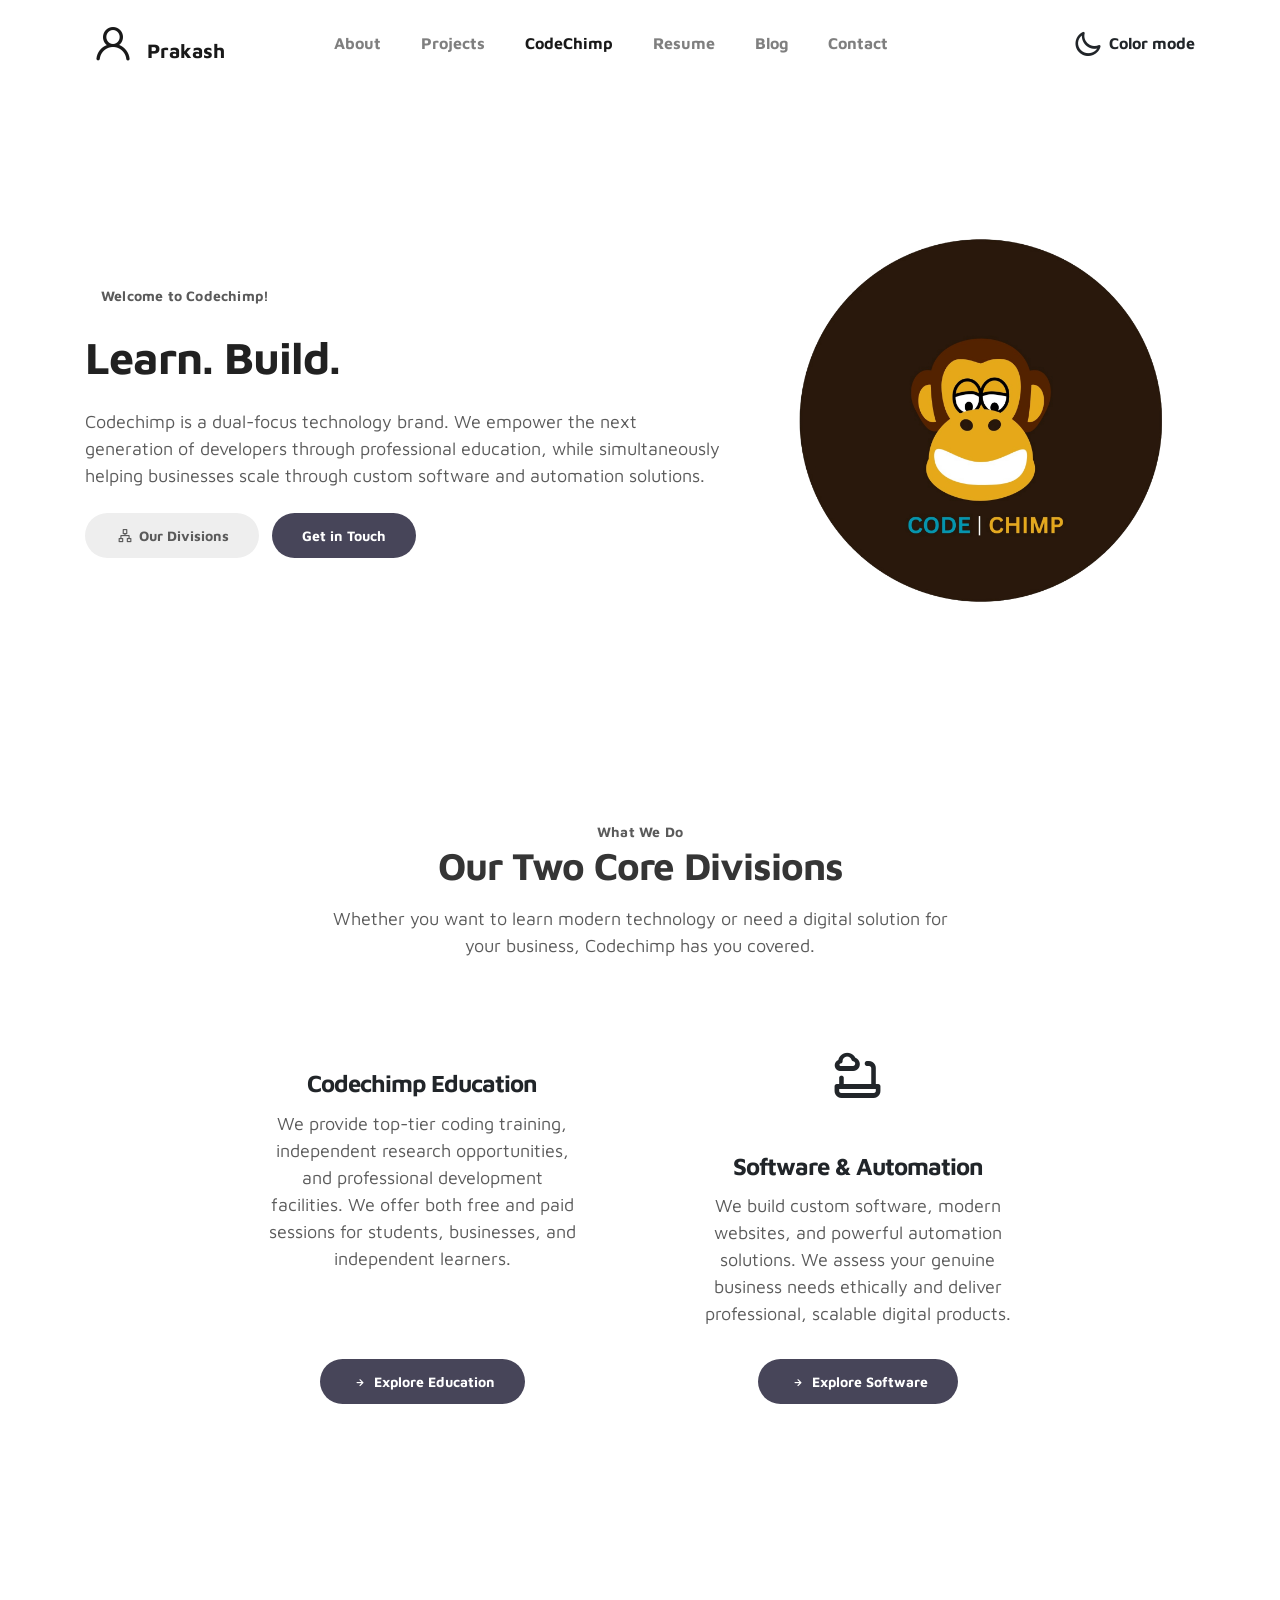
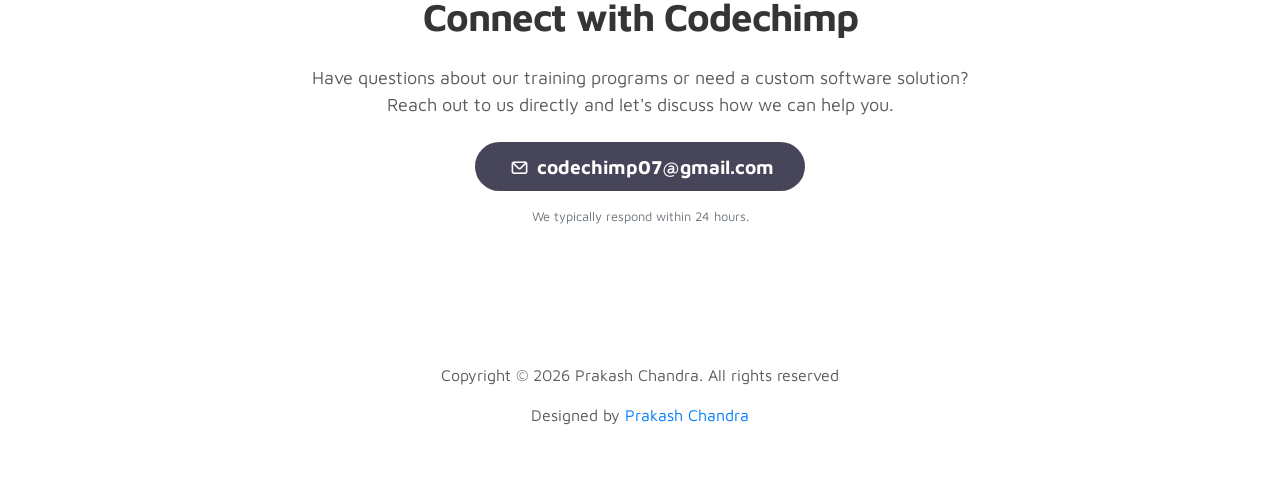
==== codechimp.html @ 6192094c "added new business details" ====
<!doctype html>
<html lang="en">
  <head>
    <meta charset="utf-8">
    <meta name="viewport" content="width=device-width, initial-scale=1, shrink-to-fit=no">
    <meta name="description" content="Codechimp - Empowering students through education and transforming businesses through software development and automation.">
    <meta name="author" content="Prakash Chandra">

    <title>Codechimp | Prakash</title>

    <link rel="stylesheet" href="css/bootstrap.min.css">
    <link rel="stylesheet" href="css/unicons.css">
    <link rel="stylesheet" href="css/owl.carousel.min.css">
    <link rel="stylesheet" href="css/owl.theme.default.min.css">
    <link rel="stylesheet" href="css/styles.css">
    <link rel="stylesheet" href="css/tooplate-style.css">
  </head>
  <body>

    <!-- MENU -->
    <nav class="navbar navbar-expand-sm navbar-light">
        <div class="container">
            <a class="navbar-brand" href="index.html"><i class='uil uil-user'></i> Prakash</a>

            <button class="navbar-toggler" type="button" data-toggle="collapse" data-target="#navbarNav" aria-controls="navbarNav" aria-expanded="false"
                aria-label="Toggle navigation">
                <span class="navbar-toggler-icon"></span>
                <span class="navbar-toggler-icon"></span>
                <span class="navbar-toggler-icon"></span>
            </button>

            <div class="collapse navbar-collapse" id="navbarNav">
                <ul class="navbar-nav mx-auto">
                    <li class="nav-item">
                        <a href="index.html#about" class="nav-link"><span data-hover="About">About</span></a>
                    </li>
                    <li class="nav-item">
                        <a href="index.html#project" class="nav-link"><span data-hover="Projects">Projects</span></a>
                    </li>
                    <li class="nav-item">
                        <a href="codechimp.html" class="nav-link active"><span data-hover="CodeChimp">CodeChimp</span></a>
                    </li>
                    <li class="nav-item">
                        <a href="index.html#resume" class="nav-link"><span data-hover="Resume">Resume</span></a>
                    </li>
                    <li class="nav-item">
                      <a href="index.html#blog" class="nav-link"><span data-hover="Blog">Blog</span></a>
                    </li>
                    <li class="nav-item">
                        <a href="index.html#contact" class="nav-link"><span data-hover="Contact">Contact</span></a>
                    </li>
                </ul>

                <ul class="navbar-nav ml-lg-auto">
                    <div class="ml-lg-4">
                      <div class="color-mode d-lg-flex justify-content-center align-items-center">
                        <i class="color-mode-icon"></i>
                        Color mode
                      </div>
                    </div>
                </ul>
            </div>
        </div>
    </nav>

    <!-- CODECHIMP HERO -->
    <section class="about full-screen d-lg-flex justify-content-center align-items-center" id="codechimp-hero">
        <div class="container">
            <div class="row">
                <div class="col-lg-7 col-md-12 col-12 d-flex align-items-center">
                    <div class="about-text">
                        <small class="small-text">Welcome to <span class="mobile-block">Codechimp!</span></small>
                        <h1 class="animated animated-text">
                            <span class="mr-2">Learn. Build.</span>
                                <div class="animated-info">
                                    <span class="animated-item">Innovate.</span>
                                    <span class="animated-item">Automate.</span>
                                    <span class="animated-item">Grow.</span>
                                </div>
                        </h1>

                        <p>Codechimp is a dual-focus technology brand. We empower the next generation of developers through professional education, while simultaneously helping businesses scale through custom software and automation solutions.</p>
                        
                        <div class="custom-btn-group mt-4">
                          <a href="#divisions" class="btn mr-lg-2 custom-btn"><i class='uil uil-sitemap'></i> Our Divisions</a>
                          <a href="#contact-codechimp" class="btn custom-btn custom-btn-bg custom-btn-link">Get in Touch</a>
                        </div>
                    </div>
                </div>

                <div class="col-lg-5 col-md-12 col-12">
                    <div class="about-image svg">
                        <img src="images/project/codechimp_logo.png" class="img-fluid" alt="Codechimp Logo">
                    </div>
                </div>
            </div>
        </div>
    </section>

    <!-- DIVISIONS / SERVICES HUB -->
    <section class="project py-5 d-flex justify-content-center align-items-center" id="divisions">
        <div class="container">
            <div class="row justify-content-center">
                <div class="col-lg-11 text-center mx-auto col-12">
                    <div class="col-lg-8 mx-auto mb-5">
                        <small class="small-text">What We Do</small>
                        <h2>Our Two Core Divisions</h2>
                        <p class="mt-3">Whether you want to learn modern technology or need a digital solution for your business, Codechimp has you covered.</p>
                    </div>

                    <div class="row justify-content-center">
                        
                        <!-- Division 1: Education -->
                        <div class="col-12 col-md-6 col-lg-5 mb-4 d-flex justify-content-center">
                            <div class="card glow-card h-100 text-center p-4">
                                <div class="mb-3">
                                    <i class="uil uil-graduation-cap" style="font-size: 55px;"></i>
                                </div>
                                <div class="card-body d-flex flex-column align-items-center">
                                    <h4 class="card-title">Codechimp Education</h4>
                                    <p class="card-text">
                                        We provide top-tier coding training, independent research opportunities, and professional development facilities. We offer both free and paid sessions for students, businesses, and independent learners.
                                    </p>
                                    <div class="mt-auto pt-3">
                                        <a href="education.html" class="btn custom-btn custom-btn-bg custom-btn-link">
                                            <i class='uil uil-arrow-right'></i> Explore Education
                                        </a>
                                    </div>
                                </div>
                            </div>
                        </div>

                        <!-- Division 2: Software & Automation -->
                        <div class="col-12 col-md-6 col-lg-5 mb-4 d-flex justify-content-center">
                            <div class="card glow-card h-100 text-center p-4">
                                <div class="mb-3">
                                    <i class="uil uil-laptop-cloud" style="font-size: 55px;"></i>
                                </div>
                                <div class="card-body d-flex flex-column align-items-center">
                                    <h4 class="card-title">Software & Automation</h4>
                                    <p class="card-text">
                                        We build custom software, modern websites, and powerful automation solutions. We assess your genuine business needs ethically and deliver professional, scalable digital products.
                                    </p>
                                    <div class="mt-auto pt-3">
                                        <a href="codechimpsoftware.html" class="btn custom-btn custom-btn-bg custom-btn-link">
                                            <i class='uil uil-arrow-right'></i> Explore Software
                                        </a>
                                    </div>
                                </div>
                            </div>
                        </div>

                    </div>
                </div>
            </div>
        </div>
    </section>

    <!-- CODECHIMP CONTACT -->
    <section class="contact py-5" id="contact-codechimp">
      <div class="container">
        <div class="row justify-content-center">
          <div class="col-lg-8 col-12 text-center">
            <div class="contact-form p-4">
              <h2 class="mb-4">Connect with Codechimp</h2>
              <p class="mb-4">Have questions about our training programs or need a custom software solution? Reach out to us directly and let's discuss how we can help you.</p>
              
              <div class="d-flex flex-column align-items-center">
                <a href="mailto:codechimp07@gmail.com" class="btn custom-btn custom-btn-bg custom-btn-link mb-3" style="font-size: 1.2rem; padding: 12px 30px;">
                  <i class='uil uil-envelope'></i> codechimp07@gmail.com
                </a>
                <p class="small text-muted">We typically respond within 24 hours.</p>
              </div>

            </div>
          </div>
        </div>
      </div>
    </section>

    <!-- FOOTER -->
     <footer class="footer py-5">
          <div class="container">
               <div class="row">
                    <div class="col-lg-12 col-12">                                
                        <p class="copyright-text text-center">Copyright &copy; 2026 Prakash Chandra. All rights reserved</p>
                        <p class="copyright-text text-center">Designed by <a rel="nofollow" href="https://www.prakashchandra.com.np">Prakash Chandra</a></p>
                    </div>
               </div>
          </div>
     </footer>

    <!-- SCRIPTS -->
    <script src="js/jquery-3.3.1.min.js"></script>
    <script src="js/popper.min.js"></script>
    <script src="js/bootstrap.min.js"></script>
    <script src="js/Headroom.js"></script>
    <script src="js/jQuery.headroom.js"></script>
    <script src="js/owl.carousel.min.js"></script>
    <script src="js/smoothscroll.js"></script>
    <script src="js/custom.js"></script>

  </body>
</html>
---- css/unicons.css ----
@font-face {
  font-family: 'unicons';
  src: url('../font/unicons.eot?42479262');
  src: url('../font/unicons.eot?42479262#iefix') format('embedded-opentype'),
       url('../font/unicons.woff2?42479262') format('woff2'),
       url('../font/unicons.woff?42479262') format('woff'),
       url('../font/unicons.ttf?42479262') format('truetype'),
       url('../font/unicons.svg?42479262#unicons') format('svg');
  font-weight: normal;
  font-style: normal;
}
/* Chrome hack: SVG is rendered more smooth in Windozze. 100% magic, uncomment if you need it. */
/* Note, that will break hinting! In other OS-es font will be not as sharp as it could be */
/*
@media screen and (-webkit-min-device-pixel-ratio:0) {
  @font-face {
    font-family: 'unicons';
    src: url('../font/unicons.svg?42479262#unicons') format('svg');
  }
}
*/
 
 [class^="uil-"]:before, [class*=" uil-"]:before {
  font-family: "unicons";
  font-style: normal;
  font-weight: normal;
  speak: none;
 
  display: inline-block;
  text-decoration: inherit;
  width: 1em;
  margin-right: .2em;
  text-align: center;
  /* opacity: .8; */
 
  /* For safety - reset parent styles, that can break glyph codes*/
  font-variant: normal;
  text-transform: none;
 
  /* fix buttons height, for twitter bootstrap */
  line-height: 1em;
 
  /* Animation center compensation - margins should be symmetric */
  /* remove if not needed */
  margin-left: .2em;
 
  /* you can be more comfortable with increased icons size */
  /* font-size: 120%; */
 
  /* Font smoothing. That was taken from TWBS */
  -webkit-font-smoothing: antialiased;
  -moz-osx-font-smoothing: grayscale;
 
  /* Uncomment for 3D effect */
  /* text-shadow: 1px 1px 1px rgba(127, 127, 127, 0.3); */
}
 
.uil-abacus:before { content: '\e800'; } /* '' */
.uil-accessible-icon-alt:before { content: '\e801'; } /* '' */
.uil-adjust-alt:before { content: '\e802'; } /* '' */
.uil-adjust-circle:before { content: '\e803'; } /* '' */
.uil-adjust-half:before { content: '\e804'; } /* '' */
.uil-adjust:before { content: '\e805'; } /* '' */
.uil-airplay:before { content: '\e806'; } /* '' */
.uil-align-alt:before { content: '\e807'; } /* '' */
.uil-align-center-alt:before { content: '\e808'; } /* '' */
.uil-align-center-h:before { content: '\e809'; } /* '' */
.uil-align-center-justify:before { content: '\e80a'; } /* '' */
.uil-align-center-v:before { content: '\e80b'; } /* '' */
.uil-align-center:before { content: '\e80c'; } /* '' */
.uil-align-justify:before { content: '\e80d'; } /* '' */
.uil-align-left-justify:before { content: '\e80e'; } /* '' */
.uil-align-left:before { content: '\e80f'; } /* '' */
.uil-align-letter-right:before { content: '\e810'; } /* '' */
.uil-align-right-justify:before { content: '\e811'; } /* '' */
.uil-align-right:before { content: '\e812'; } /* '' */
.uil-align:before { content: '\e813'; } /* '' */
.uil-ambulance:before { content: '\e814'; } /* '' */
.uil-analysis:before { content: '\e815'; } /* '' */
.uil-analytics:before { content: '\e816'; } /* '' */
.uil-anchor:before { content: '\e817'; } /* '' */
.uil-android-phone-slash:before { content: '\e818'; } /* '' */
.uil-angle-double-down:before { content: '\e819'; } /* '' */
.uil-angle-double-left:before { content: '\e81a'; } /* '' */
.uil-angle-double-right:before { content: '\e81b'; } /* '' */
.uil-angle-double-up:before { content: '\e81c'; } /* '' */
.uil-angle-down:before { content: '\e81d'; } /* '' */
.uil-angle-left:before { content: '\e81e'; } /* '' */
.uil-angle-right-b:before { content: '\e81f'; } /* '' */
.uil-angle-right:before { content: '\e820'; } /* '' */
.uil-angle-up:before { content: '\e821'; } /* '' */
.uil-annoyed-alt:before { content: '\e822'; } /* '' */
.uil-annoyed:before { content: '\e823'; } /* '' */
.uil-apps:before { content: '\e824'; } /* '' */
.uil-archive-alt:before { content: '\e825'; } /* '' */
.uil-archive:before { content: '\e826'; } /* '' */
.uil-arrow-break:before { content: '\e827'; } /* '' */
.uil-arrow-circle-down:before { content: '\e828'; } /* '' */
.uil-arrow-circle-left:before { content: '\e829'; } /* '' */
.uil-arrow-circle-right:before { content: '\e82a'; } /* '' */
.uil-arrow-circle-up:before { content: '\e82b'; } /* '' */
.uil-arrow-compress-h:before { content: '\e82c'; } /* '' */
.uil-arrow-down-left:before { content: '\e82d'; } /* '' */
.uil-arrow-down-right:before { content: '\e82e'; } /* '' */
.uil-arrow-down:before { content: '\e82f'; } /* '' */
.uil-arrow-from-right:before { content: '\e830'; } /* '' */
.uil-arrow-from-top:before { content: '\e831'; } /* '' */
.uil-arrow-growth:before { content: '\e832'; } /* '' */
.uil-arrow-left:before { content: '\e833'; } /* '' */
.uil-arrow-random:before { content: '\e834'; } /* '' */
.uil-arrow-resize-diagonal:before { content: '\e835'; } /* '' */
.uil-arrow-right:before { content: '\e836'; } /* '' */
.uil-arrow-to-bottom:before { content: '\e837'; } /* '' */
.uil-arrow-to-right:before { content: '\e838'; } /* '' */
.uil-arrow-up-left:before { content: '\e839'; } /* '' */
.uil-arrow-up-right:before { content: '\e83a'; } /* '' */
.uil-arrow-up:before { content: '\e83b'; } /* '' */
.uil-arrows-h-alt:before { content: '\e83c'; } /* '' */
.uil-arrows-h:before { content: '\e83d'; } /* '' */
.uil-arrows-left-down:before { content: '\e83e'; } /* '' */
.uil-arrows-maximize:before { content: '\e83f'; } /* '' */
.uil-arrows-merge:before { content: '\e840'; } /* '' */
.uil-arrows-resize-h:before { content: '\e841'; } /* '' */
.uil-arrows-resize-v:before { content: '\e842'; } /* '' */
.uil-arrows-resize:before { content: '\e843'; } /* '' */
.uil-arrows-right-down:before { content: '\e844'; } /* '' */
.uil-arrows-shrink-h:before { content: '\e845'; } /* '' */
.uil-arrows-shrink-v:before { content: '\e846'; } /* '' */
.uil-arrows-up-right:before { content: '\e847'; } /* '' */
.uil-arrows-v-alt:before { content: '\e848'; } /* '' */
.uil-arrows-v:before { content: '\e849'; } /* '' */
.uil-at:before { content: '\e84a'; } /* '' */
.uil-atm-card:before { content: '\e84b'; } /* '' */
.uil-atom:before { content: '\e84c'; } /* '' */
.uil-auto-flash:before { content: '\e84d'; } /* '' */
.uil-award-alt:before { content: '\e84e'; } /* '' */
.uil-award:before { content: '\e84f'; } /* '' */
.uil-baby-carriage:before { content: '\e850'; } /* '' */
.uil-backpack:before { content: '\e851'; } /* '' */
.uil-backspace:before { content: '\e852'; } /* '' */
.uil-backward:before { content: '\e853'; } /* '' */
.uil-bag-alt:before { content: '\e854'; } /* '' */
.uil-bag-slash:before { content: '\e855'; } /* '' */
.uil-bag:before { content: '\e856'; } /* '' */
.uil-ball:before { content: '\e857'; } /* '' */
.uil-ban:before { content: '\e858'; } /* '' */
.uil-bars:before { content: '\e859'; } /* '' */
.uil-basketball-hoop:before { content: '\e85a'; } /* '' */
.uil-basketball:before { content: '\e85b'; } /* '' */
.uil-battery-bolt:before { content: '\e85c'; } /* '' */
.uil-battery-empty:before { content: '\e85d'; } /* '' */
.uil-bed-double:before { content: '\e85e'; } /* '' */
.uil-bed:before { content: '\e85f'; } /* '' */
.uil-bell-school:before { content: '\e860'; } /* '' */
.uil-bell-slash:before { content: '\e861'; } /* '' */
.uil-bill:before { content: '\e862'; } /* '' */
.uil-bitcoin-circle:before { content: '\e863'; } /* '' */
.uil-bitcoin:before { content: '\e864'; } /* '' */
.uil-bluetooth-b:before { content: '\e865'; } /* '' */
.uil-bolt-alt:before { content: '\e866'; } /* '' */
.uil-bolt-slash:before { content: '\e867'; } /* '' */
.uil-bolt:before { content: '\e868'; } /* '' */
.uil-book-alt:before { content: '\e869'; } /* '' */
.uil-book-medical:before { content: '\e86a'; } /* '' */
.uil-book-open:before { content: '\e86b'; } /* '' */
.uil-book-reader:before { content: '\e86c'; } /* '' */
.uil-book:before { content: '\e86d'; } /* '' */
.uil-bookmark-full:before { content: '\e86e'; } /* '' */
.uil-bookmark:before { content: '\e86f'; } /* '' */
.uil-books:before { content: '\e870'; } /* '' */
.uil-boombox:before { content: '\e871'; } /* '' */
.uil-border-alt:before { content: '\e872'; } /* '' */
.uil-border-bottom:before { content: '\e873'; } /* '' */
.uil-border-clear:before { content: '\e874'; } /* '' */
.uil-border-horizontal:before { content: '\e875'; } /* '' */
.uil-border-inner:before { content: '\e876'; } /* '' */
.uil-border-left:before { content: '\e877'; } /* '' */
.uil-border-out:before { content: '\e878'; } /* '' */
.uil-border-right:before { content: '\e879'; } /* '' */
.uil-border-top:before { content: '\e87a'; } /* '' */
.uil-border-vertical:before { content: '\e87b'; } /* '' */
.uil-box:before { content: '\e87c'; } /* '' */
.uil-briefcase-alt:before { content: '\e87d'; } /* '' */
.uil-briefcase:before { content: '\e87e'; } /* '' */
.uil-bright:before { content: '\e87f'; } /* '' */
.uil-brightness-empty:before { content: '\e880'; } /* '' */
.uil-brightness-half:before { content: '\e881'; } /* '' */
.uil-brightness-low:before { content: '\e882'; } /* '' */
.uil-brightness-minus:before { content: '\e883'; } /* '' */
.uil-brightness-plus:before { content: '\e884'; } /* '' */
.uil-brightness:before { content: '\e885'; } /* '' */
.uil-bring-bottom:before { content: '\e886'; } /* '' */
.uil-bring-front:before { content: '\e887'; } /* '' */
.uil-brush-alt:before { content: '\e888'; } /* '' */
.uil-bug:before { content: '\e889'; } /* '' */
.uil-building:before { content: '\e88a'; } /* '' */
.uil-bullseye:before { content: '\e88b'; } /* '' */
.uil-bus-alt:before { content: '\e88c'; } /* '' */
.uil-bus-school:before { content: '\e88d'; } /* '' */
.uil-bus:before { content: '\e88e'; } /* '' */
.uil-calcualtor:before { content: '\e88f'; } /* '' */
.uil-calculator-alt:before { content: '\e890'; } /* '' */
.uil-calendar-alt:before { content: '\e891'; } /* '' */
.uil-calendar-slash:before { content: '\e892'; } /* '' */
.uil-calender:before { content: '\e893'; } /* '' */
.uil-calling:before { content: '\e894'; } /* '' */
.uil-camera-plus:before { content: '\e895'; } /* '' */
.uil-camera-slash:before { content: '\e896'; } /* '' */
.uil-camera:before { content: '\e897'; } /* '' */
.uil-cancel:before { content: '\e898'; } /* '' */
.uil-capsule:before { content: '\e899'; } /* '' */
.uil-capture:before { content: '\e89a'; } /* '' */
.uil-car-sideview:before { content: '\e89b'; } /* '' */
.uil-car-slash:before { content: '\e89c'; } /* '' */
.uil-car-wash:before { content: '\e89d'; } /* '' */
.uil-car:before { content: '\e89e'; } /* '' */
.uil-card-atm:before { content: '\e89f'; } /* '' */
.uil-caret-right:before { content: '\e8a0'; } /* '' */
.uil-cart:before { content: '\e8a1'; } /* '' */
.uil-cell:before { content: '\e8a2'; } /* '' */
.uil-celsius:before { content: '\e8a3'; } /* '' */
.uil-chart-bar-alt:before { content: '\e8a4'; } /* '' */
.uil-chart-bar:before { content: '\e8a5'; } /* '' */
.uil-chart-down:before { content: '\e8a6'; } /* '' */
.uil-chart-growth-alt:before { content: '\e8a7'; } /* '' */
.uil-chart-growth:before { content: '\e8a8'; } /* '' */
.uil-chart-line:before { content: '\e8a9'; } /* '' */
.uil-chart-pie-alt:before { content: '\e8aa'; } /* '' */
.uil-chart-pie:before { content: '\e8ab'; } /* '' */
.uil-chart:before { content: '\e8ac'; } /* '' */
.uil-chat-bubble-user:before { content: '\e8ad'; } /* '' */
.uil-chat-info:before { content: '\e8ae'; } /* '' */
.uil-chat:before { content: '\e8af'; } /* '' */
.uil-check-circle:before { content: '\e8b0'; } /* '' */
.uil-check-square:before { content: '\e8b1'; } /* '' */
.uil-check:before { content: '\e8b2'; } /* '' */
.uil-circle-layer:before { content: '\e8b3'; } /* '' */
.uil-circle:before { content: '\e8b4'; } /* '' */
.uil-circuit:before { content: '\e8b5'; } /* '' */
.uil-clapper-board:before { content: '\e8b6'; } /* '' */
.uil-clipboard-alt:before { content: '\e8b7'; } /* '' */
.uil-clipboard-blank:before { content: '\e8b8'; } /* '' */
.uil-clipboard-notes:before { content: '\e8b9'; } /* '' */
.uil-clipboard:before { content: '\e8ba'; } /* '' */
.uil-clock-eight:before { content: '\e8bb'; } /* '' */
.uil-clock-five:before { content: '\e8bc'; } /* '' */
.uil-clock-nine:before { content: '\e8bd'; } /* '' */
.uil-clock-seven:before { content: '\e8be'; } /* '' */
.uil-clock-ten:before { content: '\e8bf'; } /* '' */
.uil-clock-three:before { content: '\e8c0'; } /* '' */
.uil-clock-two:before { content: '\e8c1'; } /* '' */
.uil-clock:before { content: '\e8c2'; } /* '' */
.uil-closed-captioning:before { content: '\e8c3'; } /* '' */
.uil-cloud-block:before { content: '\e8c4'; } /* '' */
.uil-cloud-bookmark:before { content: '\e8c5'; } /* '' */
.uil-cloud-check:before { content: '\e8c6'; } /* '' */
.uil-cloud-computing:before { content: '\e8c7'; } /* '' */
.uil-cloud-data-connection:before { content: '\e8c8'; } /* '' */
.uil-cloud-database-tree:before { content: '\e8c9'; } /* '' */
.uil-cloud-download:before { content: '\e8ca'; } /* '' */
.uil-cloud-drizzle:before { content: '\e8cb'; } /* '' */
.uil-cloud-exclamation:before { content: '\e8cc'; } /* '' */
.uil-cloud-hail:before { content: '\e8cd'; } /* '' */
.uil-cloud-heart:before { content: '\e8ce'; } /* '' */
.uil-cloud-info:before { content: '\e8cf'; } /* '' */
.uil-cloud-lock:before { content: '\e8d0'; } /* '' */
.uil-cloud-meatball:before { content: '\e8d1'; } /* '' */
.uil-cloud-moon-hail:before { content: '\e8d2'; } /* '' */
.uil-cloud-moon-meatball:before { content: '\e8d3'; } /* '' */
.uil-cloud-moon-rain:before { content: '\e8d4'; } /* '' */
.uil-cloud-moon-showers:before { content: '\e8d5'; } /* '' */
.uil-cloud-moon:before { content: '\e8d6'; } /* '' */
.uil-cloud-question:before { content: '\e8d7'; } /* '' */
.uil-cloud-rain-sun:before { content: '\e8d8'; } /* '' */
.uil-cloud-rain:before { content: '\e8d9'; } /* '' */
.uil-cloud-redo:before { content: '\e8da'; } /* '' */
.uil-cloud-set:before { content: '\e8db'; } /* '' */
.uil-cloud-share:before { content: '\e8dc'; } /* '' */
.uil-cloud-shield:before { content: '\e8dd'; } /* '' */
.uil-cloud-showers-alt:before { content: '\e8de'; } /* '' */
.uil-cloud-showers-heavy:before { content: '\e8df'; } /* '' */
.uil-cloud-showers:before { content: '\e8e0'; } /* '' */
.uil-cloud-slash:before { content: '\e8e1'; } /* '' */
.uil-cloud-sun-hail:before { content: '\e8e2'; } /* '' */
.uil-cloud-sun-meatball:before { content: '\e8e3'; } /* '' */
.uil-cloud-sun-rain-alt:before { content: '\e8e4'; } /* '' */
.uil-cloud-sun-rain:before { content: '\e8e5'; } /* '' */
.uil-cloud-sun-tear:before { content: '\e8e6'; } /* '' */
.uil-cloud-sun:before { content: '\e8e7'; } /* '' */
.uil-cloud-times:before { content: '\e8e8'; } /* '' */
.uil-cloud-unlock:before { content: '\e8e9'; } /* '' */
.uil-cloud-upload:before { content: '\e8ea'; } /* '' */
.uil-cloud-wifi:before { content: '\e8eb'; } /* '' */
.uil-cloud-wind:before { content: '\e8ec'; } /* '' */
.uil-cloud:before { content: '\e8ed'; } /* '' */
.uil-clouds:before { content: '\e8ee'; } /* '' */
.uil-club:before { content: '\e8ef'; } /* '' */
.uil-code:before { content: '\e8f0'; } /* '' */
.uil-coffee:before { content: '\e8f1'; } /* '' */
.uil-cog:before { content: '\e8f2'; } /* '' */
.uil-coins:before { content: '\e8f3'; } /* '' */
.uil-columns:before { content: '\e8f4'; } /* '' */
.uil-comment-alt-block:before { content: '\e8f5'; } /* '' */
.uil-comment-alt-chart-lines:before { content: '\e8f6'; } /* '' */
.uil-comment-alt-check:before { content: '\e8f7'; } /* '' */
.uil-comment-alt-dots:before { content: '\e8f8'; } /* '' */
.uil-comment-alt-download:before { content: '\e8f9'; } /* '' */
.uil-comment-alt-edit:before { content: '\e8fa'; } /* '' */
.uil-comment-alt-exclamation:before { content: '\e8fb'; } /* '' */
.uil-comment-alt-heart:before { content: '\e8fc'; } /* '' */
.uil-comment-alt-image:before { content: '\e8fd'; } /* '' */
.uil-comment-alt-info:before { content: '\e8fe'; } /* '' */
.uil-comment-alt-lines:before { content: '\e8ff'; } /* '' */
.uil-comment-alt-lock:before { content: '\e900'; } /* '' */
.uil-comment-alt-medical:before { content: '\e901'; } /* '' */
.uil-comment-alt-message:before { content: '\e902'; } /* '' */
.uil-comment-alt-notes:before { content: '\e903'; } /* '' */
.uil-comment-alt-plus:before { content: '\e904'; } /* '' */
.uil-comment-alt-question:before { content: '\e905'; } /* '' */
.uil-comment-alt-redo:before { content: '\e906'; } /* '' */
.uil-comment-alt-search:before { content: '\e907'; } /* '' */
.uil-comment-alt-share:before { content: '\e908'; } /* '' */
.uil-comment-alt-shield:before { content: '\e909'; } /* '' */
.uil-comment-alt-upload:before { content: '\e90a'; } /* '' */
.uil-comment-alt-verify:before { content: '\e90b'; } /* '' */
.uil-comment-alt:before { content: '\e90c'; } /* '' */
.uil-comment-block:before { content: '\e90d'; } /* '' */
.uil-comment-chart-line:before { content: '\e90e'; } /* '' */
.uil-comment-check:before { content: '\e90f'; } /* '' */
.uil-comment-dots:before { content: '\e910'; } /* '' */
.uil-comment-download:before { content: '\e911'; } /* '' */
.uil-comment-edit:before { content: '\e912'; } /* '' */
.uil-comment-exclamation:before { content: '\e913'; } /* '' */
.uil-comment-heart:before { content: '\e914'; } /* '' */
.uil-comment-image:before { content: '\e915'; } /* '' */
.uil-comment-info-alt:before { content: '\e916'; } /* '' */
.uil-comment-info:before { content: '\e917'; } /* '' */
.uil-comment-lines:before { content: '\e918'; } /* '' */
.uil-comment-lock:before { content: '\e919'; } /* '' */
.uil-comment-medical:before { content: '\e91a'; } /* '' */
.uil-comment-message:before { content: '\e91b'; } /* '' */
.uil-comment-notes:before { content: '\e91c'; } /* '' */
.uil-comment-plus:before { content: '\e91d'; } /* '' */
.uil-comment-question:before { content: '\e91e'; } /* '' */
.uil-comment-redo:before { content: '\e91f'; } /* '' */
.uil-comment-search:before { content: '\e920'; } /* '' */
.uil-comment-share:before { content: '\e921'; } /* '' */
.uil-comment-shield:before { content: '\e922'; } /* '' */
.uil-comment-slash:before { content: '\e923'; } /* '' */
.uil-comment-upload:before { content: '\e924'; } /* '' */
.uil-comment-verify:before { content: '\e925'; } /* '' */
.uil-comment:before { content: '\e926'; } /* '' */
.uil-comments-alt:before { content: '\e927'; } /* '' */
.uil-comments:before { content: '\e928'; } /* '' */
.uil-commnet-alt-slash:before { content: '\e929'; } /* '' */
.uil-compact-disc:before { content: '\e92a'; } /* '' */
.uil-compass:before { content: '\e92b'; } /* '' */
.uil-compress-alt-left:before { content: '\e92c'; } /* '' */
.uil-compress-alt:before { content: '\e92d'; } /* '' */
.uil-compress-arrows:before { content: '\e92e'; } /* '' */
.uil-compress-lines:before { content: '\e92f'; } /* '' */
.uil-compress-point:before { content: '\e930'; } /* '' */
.uil-compress-v:before { content: '\e931'; } /* '' */
.uil-compress:before { content: '\e932'; } /* '' */
.uil-computer-mouse:before { content: '\e933'; } /* '' */
.uil-confused:before { content: '\e934'; } /* '' */
.uil-constructor:before { content: '\e935'; } /* '' */
.uil-copy-alt:before { content: '\e936'; } /* '' */
.uil-copy-landscape:before { content: '\e937'; } /* '' */
.uil-copy:before { content: '\e938'; } /* '' */
.uil-copyright:before { content: '\e939'; } /* '' */
.uil-corner-down-left:before { content: '\e93a'; } /* '' */
.uil-corner-down-right-alt:before { content: '\e93b'; } /* '' */
.uil-corner-down-right:before { content: '\e93c'; } /* '' */
.uil-corner-left-down:before { content: '\e93d'; } /* '' */
.uil-corner-right-down:before { content: '\e93e'; } /* '' */
.uil-corner-up-left-alt:before { content: '\e93f'; } /* '' */
.uil-corner-up-left:before { content: '\e940'; } /* '' */
.uil-corner-up-right-alt:before { content: '\e941'; } /* '' */
.uil-corner-up-right:before { content: '\e942'; } /* '' */
.uil-creative-commons-pd-alt:before { content: '\e943'; } /* '' */
.uil-creative-commons-pd:before { content: '\e944'; } /* '' */
.uil-crockery:before { content: '\e945'; } /* '' */
.uil-crop-alt-rotate-left:before { content: '\e946'; } /* '' */
.uil-crop-alt-rotate-right:before { content: '\e947'; } /* '' */
.uil-crop-alt:before { content: '\e948'; } /* '' */
.uil-crosshair-alt:before { content: '\e949'; } /* '' */
.uil-crosshair:before { content: '\e94a'; } /* '' */
.uil-crosshairs:before { content: '\e94b'; } /* '' */
.uil-cube:before { content: '\e94c'; } /* '' */
.uil-data-sharing:before { content: '\e94d'; } /* '' */
.uil-database-alt:before { content: '\e94e'; } /* '' */
.uil-database:before { content: '\e94f'; } /* '' */
.uil-desert:before { content: '\e950'; } /* '' */
.uil-desktop-alt-slash:before { content: '\e951'; } /* '' */
.uil-desktop-alt:before { content: '\e952'; } /* '' */
.uil-desktop-cloud-alt:before { content: '\e953'; } /* '' */
.uil-desktop-slash:before { content: '\e954'; } /* '' */
.uil-desktop:before { content: '\e955'; } /* '' */
.uil-dialpad-alt:before { content: '\e956'; } /* '' */
.uil-dialpad:before { content: '\e957'; } /* '' */
.uil-diamond:before { content: '\e958'; } /* '' */
.uil-diary-alt:before { content: '\e959'; } /* '' */
.uil-diary:before { content: '\e95a'; } /* '' */
.uil-dice-five:before { content: '\e95b'; } /* '' */
.uil-dice-four:before { content: '\e95c'; } /* '' */
.uil-dice-one:before { content: '\e95d'; } /* '' */
.uil-dice-six:before { content: '\e95e'; } /* '' */
.uil-dice-three:before { content: '\e95f'; } /* '' */
.uil-dice-two:before { content: '\e960'; } /* '' */
.uil-direction:before { content: '\e961'; } /* '' */
.uil-directions:before { content: '\e962'; } /* '' */
.uil-dizzy-meh:before { content: '\e963'; } /* '' */
.uil-dna:before { content: '\e964'; } /* '' */
.uil-document-layout-center:before { content: '\e965'; } /* '' */
.uil-document-layout-left:before { content: '\e966'; } /* '' */
.uil-document-layout-right:before { content: '\e967'; } /* '' */
.uil-document:before { content: '\e968'; } /* '' */
.uil-dollar-alt:before { content: '\e969'; } /* '' */
.uil-dollar-sign-alt:before { content: '\e96a'; } /* '' */
.uil-dollar-sign:before { content: '\e96b'; } /* '' */
.uil-down-arrow:before { content: '\e96c'; } /* '' */
.uil-download-alt:before { content: '\e96d'; } /* '' */
.uil-dribbble:before { content: '\e96e'; } /* '' */
.uil-drill:before { content: '\e96f'; } /* '' */
.uil-dropbox:before { content: '\e970'; } /* '' */
.uil-dumbbell:before { content: '\e971'; } /* '' */
.uil-edit-alt:before { content: '\e972'; } /* '' */
.uil-edit:before { content: '\e973'; } /* '' */
.uil-ellipsis-h:before { content: '\e974'; } /* '' */
.uil-ellipsis-v:before { content: '\e975'; } /* '' */
.uil-emoji:before { content: '\e976'; } /* '' */
.uil-enter:before { content: '\e977'; } /* '' */
.uil-entry:before { content: '\e978'; } /* '' */
.uil-envelope-add:before { content: '\e979'; } /* '' */
.uil-envelope-alt:before { content: '\e97a'; } /* '' */
.uil-envelope-block:before { content: '\e97b'; } /* '' */
.uil-envelope-bookmark:before { content: '\e97c'; } /* '' */
.uil-envelope-check:before { content: '\e97d'; } /* '' */
.uil-envelope-download-alt:before { content: '\e97e'; } /* '' */
.uil-envelope-download:before { content: '\e97f'; } /* '' */
.uil-envelope-edit:before { content: '\e980'; } /* '' */
.uil-envelope-exclamation:before { content: '\e981'; } /* '' */
.uil-envelope-heart:before { content: '\e982'; } /* '' */
.uil-envelope-info:before { content: '\e983'; } /* '' */
.uil-envelope-lock:before { content: '\e984'; } /* '' */
.uil-envelope-minus:before { content: '\e985'; } /* '' */
.uil-envelope-open:before { content: '\e986'; } /* '' */
.uil-envelope-question:before { content: '\e987'; } /* '' */
.uil-envelope-receive:before { content: '\e988'; } /* '' */
.uil-envelope-redo:before { content: '\e989'; } /* '' */
.uil-envelope-search:before { content: '\e98a'; } /* '' */
.uil-envelope-send:before { content: '\e98b'; } /* '' */
.uil-envelope-share:before { content: '\e98c'; } /* '' */
.uil-envelope-shield:before { content: '\e98d'; } /* '' */
.uil-envelope-star:before { content: '\e98e'; } /* '' */
.uil-envelope-times:before { content: '\e98f'; } /* '' */
.uil-envelope-upload-alt:before { content: '\e990'; } /* '' */
.uil-envelope-upload:before { content: '\e991'; } /* '' */
.uil-envelope:before { content: '\e992'; } /* '' */
.uil-envelopes:before { content: '\e993'; } /* '' */
.uil-equal-circle:before { content: '\e994'; } /* '' */
.uil-euro-circle:before { content: '\e995'; } /* '' */
.uil-euro:before { content: '\e996'; } /* '' */
.uil-exchange-alt:before { content: '\e997'; } /* '' */
.uil-exchange:before { content: '\e998'; } /* '' */
.uil-exclamation-circle:before { content: '\e999'; } /* '' */
.uil-exclamation-octagon:before { content: '\e99a'; } /* '' */
.uil-exclamation-triangle:before { content: '\e99b'; } /* '' */
.uil-exclude:before { content: '\e99c'; } /* '' */
.uil-exit:before { content: '\e99d'; } /* '' */
.uil-expand-alt:before { content: '\e99e'; } /* '' */
.uil-expand-arrows-alt:before { content: '\e99f'; } /* '' */
.uil-expand-arrows:before { content: '\e9a0'; } /* '' */
.uil-expand-from-corner:before { content: '\e9a1'; } /* '' */
.uil-expand-left:before { content: '\e9a2'; } /* '' */
.uil-export:before { content: '\e9a3'; } /* '' */
.uil-exposure-alt:before { content: '\e9a4'; } /* '' */
.uil-exposure-increase:before { content: '\e9a5'; } /* '' */
.uil-external-link-alt:before { content: '\e9a6'; } /* '' */
.uil-eye-slash:before { content: '\e9a7'; } /* '' */
.uil-eye:before { content: '\e9a8'; } /* '' */
.uil-facebook:before { content: '\e9a9'; } /* '' */
.uil-fahrenheit:before { content: '\e9aa'; } /* '' */
.uil-fast-mail-alt:before { content: '\e9ab'; } /* '' */
.uil-fast-mail:before { content: '\e9ac'; } /* '' */
.uil-favorite:before { content: '\e9ad'; } /* '' */
.uil-feedback:before { content: '\e9ae'; } /* '' */
.uil-file-alt:before { content: '\e9af'; } /* '' */
.uil-file-blank:before { content: '\e9b0'; } /* '' */
.uil-file-block-alt:before { content: '\e9b1'; } /* '' */
.uil-file-bookmark-alt:before { content: '\e9b2'; } /* '' */
.uil-file-check-alt:before { content: '\e9b3'; } /* '' */
.uil-file-check:before { content: '\e9b4'; } /* '' */
.uil-file-contract-dollar:before { content: '\e9b5'; } /* '' */
.uil-file-copy-alt:before { content: '\e9b6'; } /* '' */
.uil-file-download-alt:before { content: '\e9b7'; } /* '' */
.uil-file-download:before { content: '\e9b8'; } /* '' */
.uil-file-edit-alt:before { content: '\e9b9'; } /* '' */
.uil-file-exclamation-alt:before { content: '\e9ba'; } /* '' */
.uil-file-exclamation:before { content: '\e9bb'; } /* '' */
.uil-file-heart:before { content: '\e9bc'; } /* '' */
.uil-file-info-alt:before { content: '\e9bd'; } /* '' */
.uil-file-landscape-alt:before { content: '\e9be'; } /* '' */
.uil-file-landscape:before { content: '\e9bf'; } /* '' */
.uil-file-lanscape-slash:before { content: '\e9c0'; } /* '' */
.uil-file-lock-alt:before { content: '\e9c1'; } /* '' */
.uil-file-medical-alt:before { content: '\e9c2'; } /* '' */
.uil-file-medical:before { content: '\e9c3'; } /* '' */
.uil-file-minus-alt:before { content: '\e9c4'; } /* '' */
.uil-file-minus:before { content: '\e9c5'; } /* '' */
.uil-file-network:before { content: '\e9c6'; } /* '' */
.uil-file-plus-alt:before { content: '\e9c7'; } /* '' */
.uil-file-plus:before { content: '\e9c8'; } /* '' */
.uil-file-question-alt:before { content: '\e9c9'; } /* '' */
.uil-file-question:before { content: '\e9ca'; } /* '' */
.uil-file-redo-alt:before { content: '\e9cb'; } /* '' */
.uil-file-search-alt:before { content: '\e9cc'; } /* '' */
.uil-file-share-alt:before { content: '\e9cd'; } /* '' */
.uil-file-shield-alt:before { content: '\e9ce'; } /* '' */
.uil-file-slash:before { content: '\e9cf'; } /* '' */
.uil-file-times-alt:before { content: '\e9d0'; } /* '' */
.uil-file-times:before { content: '\e9d1'; } /* '' */
.uil-file-upload-alt:before { content: '\e9d2'; } /* '' */
.uil-file-upload:before { content: '\e9d3'; } /* '' */
.uil-file:before { content: '\e9d4'; } /* '' */
.uil-files-landscapes-alt:before { content: '\e9d5'; } /* '' */
.uil-files-landscapes:before { content: '\e9d6'; } /* '' */
.uil-film:before { content: '\e9d7'; } /* '' */
.uil-filter-slash:before { content: '\e9d8'; } /* '' */
.uil-filter:before { content: '\e9d9'; } /* '' */
.uil-flask-potion:before { content: '\e9da'; } /* '' */
.uil-flask:before { content: '\e9db'; } /* '' */
.uil-flip-h-alt:before { content: '\e9dc'; } /* '' */
.uil-flip-h:before { content: '\e9dd'; } /* '' */
.uil-flip-v-alt:before { content: '\e9de'; } /* '' */
.uil-flip-v:before { content: '\e9df'; } /* '' */
.uil-flower:before { content: '\e9e0'; } /* '' */
.uil-focus-add:before { content: '\e9e1'; } /* '' */
.uil-focus-target:before { content: '\e9e2'; } /* '' */
.uil-focus:before { content: '\e9e3'; } /* '' */
.uil-folder-check:before { content: '\e9e4'; } /* '' */
.uil-folder-download:before { content: '\e9e5'; } /* '' */
.uil-folder-exclamation:before { content: '\e9e6'; } /* '' */
.uil-folder-heart:before { content: '\e9e7'; } /* '' */
.uil-folder-info:before { content: '\e9e8'; } /* '' */
.uil-folder-lock:before { content: '\e9e9'; } /* '' */
.uil-folder-medical:before { content: '\e9ea'; } /* '' */
.uil-folder-minus:before { content: '\e9eb'; } /* '' */
.uil-folder-network:before { content: '\e9ec'; } /* '' */
.uil-folder-plus:before { content: '\e9ed'; } /* '' */
.uil-folder-question:before { content: '\e9ee'; } /* '' */
.uil-folder-slash:before { content: '\e9ef'; } /* '' */
.uil-folder-times:before { content: '\e9f0'; } /* '' */
.uil-folder-upload:before { content: '\e9f1'; } /* '' */
.uil-folder:before { content: '\e9f2'; } /* '' */
.uil-food:before { content: '\e9f3'; } /* '' */
.uil-football-american:before { content: '\e9f4'; } /* '' */
.uil-football-ball:before { content: '\e9f5'; } /* '' */
.uil-football:before { content: '\e9f6'; } /* '' */
.uil-forecastcloud-moon-tear:before { content: '\e9f7'; } /* '' */
.uil-forwaded-call:before { content: '\e9f8'; } /* '' */
.uil-forward:before { content: '\e9f9'; } /* '' */
.uil-frown:before { content: '\e9fa'; } /* '' */
.uil-game-structure:before { content: '\e9fb'; } /* '' */
.uil-game:before { content: '\e9fc'; } /* '' */
.uil-gift:before { content: '\e9fd'; } /* '' */
.uil-glass-martini-alt-slash:before { content: '\e9fe'; } /* '' */
.uil-glass-martini-alt:before { content: '\e9ff'; } /* '' */
.uil-glass-martini:before { content: '\ea00'; } /* '' */
.uil-glass-tea:before { content: '\ea01'; } /* '' */
.uil-glass:before { content: '\ea02'; } /* '' */
.uil-globe:before { content: '\ea03'; } /* '' */
.uil-gold:before { content: '\ea04'; } /* '' */
.uil-google-drive:before { content: '\ea05'; } /* '' */
.uil-graduation-hat:before { content: '\ea06'; } /* '' */
.uil-graph-bar:before { content: '\ea07'; } /* '' */
.uil-grid:before { content: '\ea08'; } /* '' */
.uil-grids:before { content: '\ea09'; } /* '' */
.uil-grin-tongue-wink-alt:before { content: '\ea0a'; } /* '' */
.uil-grin-tongue-wink:before { content: '\ea0b'; } /* '' */
.uil-grin:before { content: '\ea0c'; } /* '' */
.uil-grip-horizontal-line:before { content: '\ea0d'; } /* '' */
.uil-hdd:before { content: '\ea0e'; } /* '' */
.uil-headphones-alt:before { content: '\ea0f'; } /* '' */
.uil-headphones:before { content: '\ea10'; } /* '' */
.uil-heart-alt:before { content: '\ea11'; } /* '' */
.uil-heart-medical:before { content: '\ea12'; } /* '' */
.uil-heart-rate:before { content: '\ea13'; } /* '' */
.uil-heart-sign:before { content: '\ea14'; } /* '' */
.uil-heart:before { content: '\ea15'; } /* '' */
.uil-heartbeat:before { content: '\ea16'; } /* '' */
.uil-history-alt:before { content: '\ea17'; } /* '' */
.uil-history:before { content: '\ea18'; } /* '' */
.uil-home-alt:before { content: '\ea19'; } /* '' */
.uil-home:before { content: '\ea1a'; } /* '' */
.uil-horizontal-align-center:before { content: '\ea1b'; } /* '' */
.uil-horizontal-align-left:before { content: '\ea1c'; } /* '' */
.uil-horizontal-align-right:before { content: '\ea1d'; } /* '' */
.uil-horizontal-distribution-center:before { content: '\ea1e'; } /* '' */
.uil-horizontal-distribution-left:before { content: '\ea1f'; } /* '' */
.uil-horizontal-distribution-right:before { content: '\ea20'; } /* '' */
.uil-hunting:before { content: '\ea21'; } /* '' */
.uil-image-alt-slash:before { content: '\ea22'; } /* '' */
.uil-image-block:before { content: '\ea23'; } /* '' */
.uil-image-broken:before { content: '\ea24'; } /* '' */
.uil-image-check:before { content: '\ea25'; } /* '' */
.uil-image-download:before { content: '\ea26'; } /* '' */
.uil-image-edit:before { content: '\ea27'; } /* '' */
.uil-image-lock:before { content: '\ea28'; } /* '' */
.uil-image-minus:before { content: '\ea29'; } /* '' */
.uil-image-plus:before { content: '\ea2a'; } /* '' */
.uil-image-question:before { content: '\ea2b'; } /* '' */
.uil-image-redo:before { content: '\ea2c'; } /* '' */
.uil-image-resize-landscape:before { content: '\ea2d'; } /* '' */
.uil-image-resize-square:before { content: '\ea2e'; } /* '' */
.uil-image-search:before { content: '\ea2f'; } /* '' */
.uil-image-share:before { content: '\ea30'; } /* '' */
.uil-image-shield:before { content: '\ea31'; } /* '' */
.uil-image-slash:before { content: '\ea32'; } /* '' */
.uil-image-times:before { content: '\ea33'; } /* '' */
.uil-image-upload:before { content: '\ea34'; } /* '' */
.uil-image-v:before { content: '\ea35'; } /* '' */
.uil-image:before { content: '\ea36'; } /* '' */
.uil-images:before { content: '\ea37'; } /* '' */
.uil-incoming-call:before { content: '\ea38'; } /* '' */
.uil-info-circle:before { content: '\ea39'; } /* '' */
.uil-instagram:before { content: '\ea3a'; } /* '' */
.uil-invoice:before { content: '\ea3b'; } /* '' */
.uil-jackhammer:before { content: '\ea3c'; } /* '' */
.uil-kayak:before { content: '\ea3d'; } /* '' */
.uil-key-skeleton-alt:before { content: '\ea3e'; } /* '' */
.uil-key-skeleton:before { content: '\ea3f'; } /* '' */
.uil-keyboard-alt:before { content: '\ea40'; } /* '' */
.uil-keyboard-hide:before { content: '\ea41'; } /* '' */
.uil-keyboard-show:before { content: '\ea42'; } /* '' */
.uil-keyboard:before { content: '\ea43'; } /* '' */
.uil-keyhole-circle:before { content: '\ea44'; } /* '' */
.uil-keyhole-square-full:before { content: '\ea45'; } /* '' */
.uil-keyhole-square:before { content: '\ea46'; } /* '' */
.uil-kid:before { content: '\ea47'; } /* '' */
.uil-label-alt:before { content: '\ea48'; } /* '' */
.uil-label:before { content: '\ea49'; } /* '' */
.uil-lamp:before { content: '\ea4a'; } /* '' */
.uil-laptop-cloud:before { content: '\ea4b'; } /* '' */
.uil-laptop:before { content: '\ea4c'; } /* '' */
.uil-laughing:before { content: '\ea4d'; } /* '' */
.uil-layer-group-slash:before { content: '\ea4e'; } /* '' */
.uil-layer-group:before { content: '\ea4f'; } /* '' */
.uil-layers-alt:before { content: '\ea50'; } /* '' */
.uil-layers-slash:before { content: '\ea51'; } /* '' */
.uil-layers:before { content: '\ea52'; } /* '' */
.uil-left-arrow-from-left:before { content: '\ea53'; } /* '' */
.uil-left-arrow-to-left:before { content: '\ea54'; } /* '' */
.uil-left-indent-alt:before { content: '\ea55'; } /* '' */
.uil-left-indent:before { content: '\ea56'; } /* '' */
.uil-life-ring:before { content: '\ea57'; } /* '' */
.uil-lightbulb-alt:before { content: '\ea58'; } /* '' */
.uil-lightbulb:before { content: '\ea59'; } /* '' */
.uil-line-alt:before { content: '\ea5a'; } /* '' */
.uil-line-spacing:before { content: '\ea5b'; } /* '' */
.uil-link-alt:before { content: '\ea5c'; } /* '' */
.uil-link-broken:before { content: '\ea5d'; } /* '' */
.uil-link-h:before { content: '\ea5e'; } /* '' */
.uil-link:before { content: '\ea5f'; } /* '' */
.uil-list-ui-alt:before { content: '\ea60'; } /* '' */
.uil-list-ul:before { content: '\ea61'; } /* '' */
.uil-location-arrow-alt:before { content: '\ea62'; } /* '' */
.uil-location-arrow:before { content: '\ea63'; } /* '' */
.uil-location-pin-alt:before { content: '\ea64'; } /* '' */
.uil-location-point:before { content: '\ea65'; } /* '' */
.uil-location:before { content: '\ea66'; } /* '' */
.uil-lock-access:before { content: '\ea67'; } /* '' */
.uil-lock-alt:before { content: '\ea68'; } /* '' */
.uil-lock-open-alt:before { content: '\ea69'; } /* '' */
.uil-lock-slash:before { content: '\ea6a'; } /* '' */
.uil-lock:before { content: '\ea6b'; } /* '' */
.uil-mailbox-alt:before { content: '\ea6c'; } /* '' */
.uil-mailbox:before { content: '\ea6d'; } /* '' */
.uil-map-marker-alt:before { content: '\ea6e'; } /* '' */
.uil-map-marker-edit:before { content: '\ea6f'; } /* '' */
.uil-map-marker-info:before { content: '\ea70'; } /* '' */
.uil-map-marker-minus:before { content: '\ea71'; } /* '' */
.uil-map-marker-plus:before { content: '\ea72'; } /* '' */
.uil-map-marker-question:before { content: '\ea73'; } /* '' */
.uil-map-marker-shield:before { content: '\ea74'; } /* '' */
.uil-map-marker-slash:before { content: '\ea75'; } /* '' */
.uil-map-marker:before { content: '\ea76'; } /* '' */
.uil-map-pin-alt:before { content: '\ea77'; } /* '' */
.uil-map-pin:before { content: '\ea78'; } /* '' */
.uil-map:before { content: '\ea79'; } /* '' */
.uil-mars:before { content: '\ea7a'; } /* '' */
.uil-maximize-left:before { content: '\ea7b'; } /* '' */
.uil-medal:before { content: '\ea7c'; } /* '' */
.uil-medical-drip:before { content: '\ea7d'; } /* '' */
.uil-medical-square-full:before { content: '\ea7e'; } /* '' */
.uil-medical-square:before { content: '\ea7f'; } /* '' */
.uil-medical:before { content: '\ea80'; } /* '' */
.uil-medkit:before { content: '\ea81'; } /* '' */
.uil-meeting-board:before { content: '\ea82'; } /* '' */
.uil-meh-alt:before { content: '\ea83'; } /* '' */
.uil-meh-closed-eye:before { content: '\ea84'; } /* '' */
.uil-meh:before { content: '\ea85'; } /* '' */
.uil-message:before { content: '\ea86'; } /* '' */
.uil-microphone-slash:before { content: '\ea87'; } /* '' */
.uil-microphone:before { content: '\ea88'; } /* '' */
.uil-minus-circle:before { content: '\ea89'; } /* '' */
.uil-minus-path:before { content: '\ea8a'; } /* '' */
.uil-minus-square-full:before { content: '\ea8b'; } /* '' */
.uil-minus-square:before { content: '\ea8c'; } /* '' */
.uil-minus:before { content: '\ea8d'; } /* '' */
.uil-missed-call:before { content: '\ea8e'; } /* '' */
.uil-mobey-bill-slash:before { content: '\ea8f'; } /* '' */
.uil-mobile-android-alt:before { content: '\ea90'; } /* '' */
.uil-mobile-android:before { content: '\ea91'; } /* '' */
.uil-mobile-vibrate:before { content: '\ea92'; } /* '' */
.uil-modem:before { content: '\ea93'; } /* '' */
.uil-money-bill-stack:before { content: '\ea94'; } /* '' */
.uil-money-bill:before { content: '\ea95'; } /* '' */
.uil-money-insert:before { content: '\ea96'; } /* '' */
.uil-money-stack:before { content: '\ea97'; } /* '' */
.uil-money-withdraw:before { content: '\ea98'; } /* '' */
.uil-money-withdrawal:before { content: '\ea99'; } /* '' */
.uil-moneybag-alt:before { content: '\ea9a'; } /* '' */
.uil-moneybag:before { content: '\ea9b'; } /* '' */
.uil-monitor-heart-rate:before { content: '\ea9c'; } /* '' */
.uil-monitor:before { content: '\ea9d'; } /* '' */
.uil-moon-eclipse:before { content: '\ea9e'; } /* '' */
.uil-moon:before { content: '\ea9f'; } /* '' */
.uil-moonset:before { content: '\eaa0'; } /* '' */
.uil-mountains-sun:before { content: '\eaa1'; } /* '' */
.uil-mountains:before { content: '\eaa2'; } /* '' */
.uil-mouse-alt:before { content: '\eaa3'; } /* '' */
.uil-mouse:before { content: '\eaa4'; } /* '' */
.uil-multiply:before { content: '\eaa5'; } /* '' */
.uil-music-note:before { content: '\eaa6'; } /* '' */
.uil-music-tune-slash:before { content: '\eaa7'; } /* '' */
.uil-music:before { content: '\eaa8'; } /* '' */
.uil-n-a:before { content: '\eaa9'; } /* '' */
.uil-navigator:before { content: '\eaaa'; } /* '' */
.uil-nerd:before { content: '\eaab'; } /* '' */
.uil-newspaper:before { content: '\eaac'; } /* '' */
.uil-ninja:before { content: '\eaad'; } /* '' */
.uil-no-entry:before { content: '\eaae'; } /* '' */
.uil-notebooks:before { content: '\eaaf'; } /* '' */
.uil-notes:before { content: '\eab0'; } /* '' */
.uil-object-group:before { content: '\eab1'; } /* '' */
.uil-object-ungroup:before { content: '\eab2'; } /* '' */
.uil-octagon:before { content: '\eab3'; } /* '' */
.uil-outgoing-call:before { content: '\eab4'; } /* '' */
.uil-package:before { content: '\eab5'; } /* '' */
.uil-padlock:before { content: '\eab6'; } /* '' */
.uil-paint-tool:before { content: '\eab7'; } /* '' */
.uil-panorama-h-alt:before { content: '\eab8'; } /* '' */
.uil-panorama-h:before { content: '\eab9'; } /* '' */
.uil-panorama-v:before { content: '\eaba'; } /* '' */
.uil-paperclip:before { content: '\eabb'; } /* '' */
.uil-paragraph:before { content: '\eabc'; } /* '' */
.uil-parcel:before { content: '\eabd'; } /* '' */
.uil-parking-square:before { content: '\eabe'; } /* '' */
.uil-pathfinder-unite:before { content: '\eabf'; } /* '' */
.uil-pathfinder:before { content: '\eac0'; } /* '' */
.uil-pause-circle:before { content: '\eac1'; } /* '' */
.uil-pause:before { content: '\eac2'; } /* '' */
.uil-pen:before { content: '\eac3'; } /* '' */
.uil-pentagon:before { content: '\eac4'; } /* '' */
.uil-phone-alt:before { content: '\eac5'; } /* '' */
.uil-phone-pause:before { content: '\eac6'; } /* '' */
.uil-phone-slash:before { content: '\eac7'; } /* '' */
.uil-phone-times:before { content: '\eac8'; } /* '' */
.uil-phone-volume:before { content: '\eac9'; } /* '' */
.uil-phone:before { content: '\eaca'; } /* '' */
.uil-picture:before { content: '\eacb'; } /* '' */
.uil-plane-arrival:before { content: '\eacc'; } /* '' */
.uil-plane-departure:before { content: '\eacd'; } /* '' */
.uil-plane-fly:before { content: '\eace'; } /* '' */
.uil-plane:before { content: '\eacf'; } /* '' */
.uil-play-circle:before { content: '\ead0'; } /* '' */
.uil-play:before { content: '\ead1'; } /* '' */
.uil-plug:before { content: '\ead2'; } /* '' */
.uil-plus-circle:before { content: '\ead3'; } /* '' */
.uil-plus-square:before { content: '\ead4'; } /* '' */
.uil-plus:before { content: '\ead5'; } /* '' */
.uil-podium:before { content: '\ead6'; } /* '' */
.uil-polygon:before { content: '\ead7'; } /* '' */
.uil-post-stamp:before { content: '\ead8'; } /* '' */
.uil-postcard:before { content: '\ead9'; } /* '' */
.uil-pound-circle:before { content: '\eada'; } /* '' */
.uil-pound:before { content: '\eadb'; } /* '' */
.uil-power:before { content: '\eadc'; } /* '' */
.uil-prescription-bottle:before { content: '\eadd'; } /* '' */
.uil-presentation-check:before { content: '\eade'; } /* '' */
.uil-presentation-edit:before { content: '\eadf'; } /* '' */
.uil-presentation-line:before { content: '\eae0'; } /* '' */
.uil-presentation-lines-alt:before { content: '\eae1'; } /* '' */
.uil-presentation-minus:before { content: '\eae2'; } /* '' */
.uil-presentation-play:before { content: '\eae3'; } /* '' */
.uil-presentation-plus:before { content: '\eae4'; } /* '' */
.uil-presentation-times:before { content: '\eae5'; } /* '' */
.uil-presentation:before { content: '\eae6'; } /* '' */
.uil-previous:before { content: '\eae7'; } /* '' */
.uil-pricetag-alt:before { content: '\eae8'; } /* '' */
.uil-print-slash:before { content: '\eae9'; } /* '' */
.uil-print:before { content: '\eaea'; } /* '' */
.uil-processor:before { content: '\eaeb'; } /* '' */
.uil-pump:before { content: '\eaec'; } /* '' */
.uil-puzzle-piece:before { content: '\eaed'; } /* '' */
.uil-question-circle:before { content: '\eaee'; } /* '' */
.uil-rainbow:before { content: '\eaef'; } /* '' */
.uil-raindrops-alt:before { content: '\eaf0'; } /* '' */
.uil-raindrops:before { content: '\eaf1'; } /* '' */
.uil-receipt-alt:before { content: '\eaf2'; } /* '' */
.uil-receipt:before { content: '\eaf3'; } /* '' */
.uil-record-audio:before { content: '\eaf4'; } /* '' */
.uil-redo:before { content: '\eaf5'; } /* '' */
.uil-refresh:before { content: '\eaf6'; } /* '' */
.uil-registered:before { content: '\eaf7'; } /* '' */
.uil-repeat:before { content: '\eaf8'; } /* '' */
.uil-restaurant:before { content: '\eaf9'; } /* '' */
.uil-right-indent-alt:before { content: '\eafa'; } /* '' */
.uil-rope-way:before { content: '\eafb'; } /* '' */
.uil-rotate-360:before { content: '\eafc'; } /* '' */
.uil-rss-alt:before { content: '\eafd'; } /* '' */
.uil-rss-interface:before { content: '\eafe'; } /* '' */
.uil-rss:before { content: '\eaff'; } /* '' */
.uil-ruler-combined:before { content: '\eb00'; } /* '' */
.uil-ruler:before { content: '\eb01'; } /* '' */
.uil-sad-cry:before { content: '\eb02'; } /* '' */
.uil-sad-crying:before { content: '\eb03'; } /* '' */
.uil-sad-dizzy:before { content: '\eb04'; } /* '' */
.uil-sad-squint:before { content: '\eb05'; } /* '' */
.uil-sad:before { content: '\eb06'; } /* '' */
.uil-scaling-left:before { content: '\eb07'; } /* '' */
.uil-scaling-right:before { content: '\eb08'; } /* '' */
.uil-scenery:before { content: '\eb09'; } /* '' */
.uil-schedule:before { content: '\eb0a'; } /* '' */
.uil-science:before { content: '\eb0b'; } /* '' */
.uil-screw:before { content: '\eb0c'; } /* '' */
.uil-scroll-h:before { content: '\eb0d'; } /* '' */
.uil-scroll:before { content: '\eb0e'; } /* '' */
.uil-search-alt:before { content: '\eb0f'; } /* '' */
.uil-search-minus:before { content: '\eb10'; } /* '' */
.uil-search-plus:before { content: '\eb11'; } /* '' */
.uil-search:before { content: '\eb12'; } /* '' */
.uil-server-alt:before { content: '\eb13'; } /* '' */
.uil-server-connection:before { content: '\eb14'; } /* '' */
.uil-server-network-alt:before { content: '\eb15'; } /* '' */
.uil-server-network:before { content: '\eb16'; } /* '' */
.uil-server:before { content: '\eb17'; } /* '' */
.uil-servers:before { content: '\eb18'; } /* '' */
.uil-servicemark:before { content: '\eb19'; } /* '' */
.uil-share-alt:before { content: '\eb1a'; } /* '' */
.uil-shield-check:before { content: '\eb1b'; } /* '' */
.uil-shield-exclamation:before { content: '\eb1c'; } /* '' */
.uil-shield-question:before { content: '\eb1d'; } /* '' */
.uil-shield-slash:before { content: '\eb1e'; } /* '' */
.uil-shield:before { content: '\eb1f'; } /* '' */
.uil-ship:before { content: '\eb20'; } /* '' */
.uil-shop:before { content: '\eb21'; } /* '' */
.uil-shopping-basket:before { content: '\eb22'; } /* '' */
.uil-shopping-cart-alt:before { content: '\eb23'; } /* '' */
.uil-shopping-trolley:before { content: '\eb24'; } /* '' */
.uil-shovel:before { content: '\eb25'; } /* '' */
.uil-shrink:before { content: '\eb26'; } /* '' */
.uil-shuffle:before { content: '\eb27'; } /* '' */
.uil-shutter-alt:before { content: '\eb28'; } /* '' */
.uil-shutter:before { content: '\eb29'; } /* '' */
.uil-sick:before { content: '\eb2a'; } /* '' */
.uil-sign-alt:before { content: '\eb2b'; } /* '' */
.uil-sign-in-alt:before { content: '\eb2c'; } /* '' */
.uil-sign-left:before { content: '\eb2d'; } /* '' */
.uil-sign-out-alt:before { content: '\eb2e'; } /* '' */
.uil-sign-right:before { content: '\eb2f'; } /* '' */
.uil-signal-alt-3:before { content: '\eb30'; } /* '' */
.uil-signal-alt:before { content: '\eb31'; } /* '' */
.uil-signal:before { content: '\eb32'; } /* '' */
.uil-silence:before { content: '\eb33'; } /* '' */
.uil-silent-squint:before { content: '\eb34'; } /* '' */
.uil-sim-card:before { content: '\eb35'; } /* '' */
.uil-sitemap:before { content: '\eb36'; } /* '' */
.uil-skip-forward-alt:before { content: '\eb37'; } /* '' */
.uil-skip-forward-circle:before { content: '\eb38'; } /* '' */
.uil-skip-forward:before { content: '\eb39'; } /* '' */
.uil-sliders-v-alt:before { content: '\eb3a'; } /* '' */
.uil-sliders-v:before { content: '\eb3b'; } /* '' */
.uil-smile-beam:before { content: '\eb3c'; } /* '' */
.uil-smile-dizzy:before { content: '\eb3d'; } /* '' */
.uil-smile-squint-wink-alt:before { content: '\eb3e'; } /* '' */
.uil-smile-squint-wink:before { content: '\eb3f'; } /* '' */
.uil-smile-wink-alt:before { content: '\eb40'; } /* '' */
.uil-smile-wink:before { content: '\eb41'; } /* '' */
.uil-smile:before { content: '\eb42'; } /* '' */
.uil-snow-flake:before { content: '\eb43'; } /* '' */
.uil-snowflake-alt:before { content: '\eb44'; } /* '' */
.uil-snowflake:before { content: '\eb45'; } /* '' */
.uil-sort-amount-down:before { content: '\eb46'; } /* '' */
.uil-sort-amount-up:before { content: '\eb47'; } /* '' */
.uil-sort:before { content: '\eb48'; } /* '' */
.uil-sorting:before { content: '\eb49'; } /* '' */
.uil-space-key:before { content: '\eb4a'; } /* '' */
.uil-spade:before { content: '\eb4b'; } /* '' */
.uil-sperms:before { content: '\eb4c'; } /* '' */
.uil-spin:before { content: '\eb4d'; } /* '' */
.uil-sport:before { content: '\eb4e'; } /* '' */
.uil-square-full:before { content: '\eb4f'; } /* '' */
.uil-square-shape:before { content: '\eb50'; } /* '' */
.uil-square:before { content: '\eb51'; } /* '' */
.uil-squint:before { content: '\eb52'; } /* '' */
.uil-star-half-alt:before { content: '\eb53'; } /* '' */
.uil-star:before { content: '\eb54'; } /* '' */
.uil-step-backward-alt:before { content: '\eb55'; } /* '' */
.uil-step-backward-circle:before { content: '\eb56'; } /* '' */
.uil-step-backward:before { content: '\eb57'; } /* '' */
.uil-step-forward:before { content: '\eb58'; } /* '' */
.uil-stop-circle:before { content: '\eb59'; } /* '' */
.uil-stopwatch-slash:before { content: '\eb5a'; } /* '' */
.uil-stopwatch:before { content: '\eb5b'; } /* '' */
.uil-store-alt:before { content: '\eb5c'; } /* '' */
.uil-store:before { content: '\eb5d'; } /* '' */
.uil-streering:before { content: '\eb5e'; } /* '' */
.uil-stretcher:before { content: '\eb5f'; } /* '' */
.uil-subject:before { content: '\eb60'; } /* '' */
.uil-subway-alt:before { content: '\eb61'; } /* '' */
.uil-subway:before { content: '\eb62'; } /* '' */
.uil-suitcase-alt:before { content: '\eb63'; } /* '' */
.uil-suitcase:before { content: '\eb64'; } /* '' */
.uil-sun:before { content: '\eb65'; } /* '' */
.uil-sunset:before { content: '\eb66'; } /* '' */
.uil-surprise:before { content: '\eb67'; } /* '' */
.uil-swatchbook:before { content: '\eb68'; } /* '' */
.uil-swimmer:before { content: '\eb69'; } /* '' */
.uil-symbol:before { content: '\eb6a'; } /* '' */
.uil-sync-exclamation:before { content: '\eb6b'; } /* '' */
.uil-sync-slash:before { content: '\eb6c'; } /* '' */
.uil-sync:before { content: '\eb6d'; } /* '' */
.uil-syringe:before { content: '\eb6e'; } /* '' */
.uil-table:before { content: '\eb6f'; } /* '' */
.uil-tablet:before { content: '\eb70'; } /* '' */
.uil-tablets:before { content: '\eb71'; } /* '' */
.uil-tachometer-fast:before { content: '\eb72'; } /* '' */
.uil-tag-alt:before { content: '\eb73'; } /* '' */
.uil-tag:before { content: '\eb74'; } /* '' */
.uil-tape:before { content: '\eb75'; } /* '' */
.uil-taxi:before { content: '\eb76'; } /* '' */
.uil-tear:before { content: '\eb77'; } /* '' */
.uil-technology:before { content: '\eb78'; } /* '' */
.uil-telescope:before { content: '\eb79'; } /* '' */
.uil-temperature-empty:before { content: '\eb7a'; } /* '' */
.uil-temperature-half:before { content: '\eb7b'; } /* '' */
.uil-temperature-minus:before { content: '\eb7c'; } /* '' */
.uil-temperature-plus:before { content: '\eb7d'; } /* '' */
.uil-temperature-quarter:before { content: '\eb7e'; } /* '' */
.uil-temperature-three-quarter:before { content: '\eb7f'; } /* '' */
.uil-temperature:before { content: '\eb80'; } /* '' */
.uil-text:before { content: '\eb81'; } /* '' */
.uil-th-large:before { content: '\eb82'; } /* '' */
.uil-th-slash:before { content: '\eb83'; } /* '' */
.uil-th:before { content: '\eb84'; } /* '' */
.uil-thermometer:before { content: '\eb85'; } /* '' */
.uil-thumbs-down:before { content: '\eb86'; } /* '' */
.uil-thumbs-up:before { content: '\eb87'; } /* '' */
.uil-thunderstorm-moon:before { content: '\eb88'; } /* '' */
.uil-thunderstorm-sun:before { content: '\eb89'; } /* '' */
.uil-thunderstorm:before { content: '\eb8a'; } /* '' */
.uil-ticket:before { content: '\eb8b'; } /* '' */
.uil-times-circle:before { content: '\eb8c'; } /* '' */
.uil-times-square:before { content: '\eb8d'; } /* '' */
.uil-times:before { content: '\eb8e'; } /* '' */
.uil-toggle-off:before { content: '\eb8f'; } /* '' */
.uil-toggle-on:before { content: '\eb90'; } /* '' */
.uil-top-arrow-from-top:before { content: '\eb91'; } /* '' */
.uil-top-arrow-to-top:before { content: '\eb92'; } /* '' */
.uil-tornado:before { content: '\eb93'; } /* '' */
.uil-trademark-circle:before { content: '\eb94'; } /* '' */
.uil-trademark:before { content: '\eb95'; } /* '' */
.uil-traffic-barrier:before { content: '\eb96'; } /* '' */
.uil-trash-alt:before { content: '\eb97'; } /* '' */
.uil-trash:before { content: '\eb98'; } /* '' */
.uil-trees:before { content: '\eb99'; } /* '' */
.uil-triangle:before { content: '\eb9a'; } /* '' */
.uil-trophy:before { content: '\eb9b'; } /* '' */
.uil-trowel:before { content: '\eb9c'; } /* '' */
.uil-truck-case:before { content: '\eb9d'; } /* '' */
.uil-truck-loading:before { content: '\eb9e'; } /* '' */
.uil-truck:before { content: '\eb9f'; } /* '' */
.uil-tv-retro-slash:before { content: '\eba0'; } /* '' */
.uil-tv-retro:before { content: '\eba1'; } /* '' */
.uil-umbrella:before { content: '\eba2'; } /* '' */
.uil-unamused:before { content: '\eba3'; } /* '' */
.uil-unlock-alt:before { content: '\eba4'; } /* '' */
.uil-unlock:before { content: '\eba5'; } /* '' */
.uil-upload-alt:before { content: '\eba6'; } /* '' */
.uil-upload:before { content: '\eba7'; } /* '' */
.uil-usd-circle:before { content: '\eba8'; } /* '' */
.uil-usd-square:before { content: '\eba9'; } /* '' */
.uil-user-check:before { content: '\ebaa'; } /* '' */
.uil-user-circle:before { content: '\ebab'; } /* '' */
.uil-user-exclamation:before { content: '\ebac'; } /* '' */
.uil-user-hard-hat:before { content: '\ebad'; } /* '' */
.uil-user-minus:before { content: '\ebae'; } /* '' */
.uil-user-plus:before { content: '\ebaf'; } /* '' */
.uil-user-square:before { content: '\ebb0'; } /* '' */
.uil-user-times:before { content: '\ebb1'; } /* '' */
.uil-user:before { content: '\ebb2'; } /* '' */
.uil-users-alt:before { content: '\ebb3'; } /* '' */
.uil-utensils-alt:before { content: '\ebb4'; } /* '' */
.uil-utensils:before { content: '\ebb5'; } /* '' */
.uil-vector-square-alt:before { content: '\ebb6'; } /* '' */
.uil-vector-square:before { content: '\ebb7'; } /* '' */
.uil-venus:before { content: '\ebb8'; } /* '' */
.uil-vertical-align-bottom:before { content: '\ebb9'; } /* '' */
.uil-vertical-align-center:before { content: '\ebba'; } /* '' */
.uil-vertical-align-top:before { content: '\ebbb'; } /* '' */
.uil-vertical-distribute-bottom:before { content: '\ebbc'; } /* '' */
.uil-vertical-distribution-center:before { content: '\ebbd'; } /* '' */
.uil-vertical-distribution-top:before { content: '\ebbe'; } /* '' */
.uil-video-slash:before { content: '\ebbf'; } /* '' */
.uil-video:before { content: '\ebc0'; } /* '' */
.uil-voicemail-rectangle:before { content: '\ebc1'; } /* '' */
.uil-voicemail:before { content: '\ebc2'; } /* '' */
.uil-volleyball:before { content: '\ebc3'; } /* '' */
.uil-volume-down:before { content: '\ebc4'; } /* '' */
.uil-volume-mute:before { content: '\ebc5'; } /* '' */
.uil-volume-off:before { content: '\ebc6'; } /* '' */
.uil-volume-up:before { content: '\ebc7'; } /* '' */
.uil-volume:before { content: '\ebc8'; } /* '' */
.uil-wall:before { content: '\ebc9'; } /* '' */
.uil-wallet:before { content: '\ebca'; } /* '' */
.uil-watch-alt:before { content: '\ebcb'; } /* '' */
.uil-watch:before { content: '\ebcc'; } /* '' */
.uil-water-drop-slash:before { content: '\ebcd'; } /* '' */
.uil-water-glass:before { content: '\ebce'; } /* '' */
.uil-water:before { content: '\ebcf'; } /* '' */
.uil-web-grid-alt:before { content: '\ebd0'; } /* '' */
.uil-web-grid:before { content: '\ebd1'; } /* '' */
.uil-web-section-alt:before { content: '\ebd2'; } /* '' */
.uil-web-section:before { content: '\ebd3'; } /* '' */
.uil-webcam:before { content: '\ebd4'; } /* '' */
.uil-weight:before { content: '\ebd5'; } /* '' */
.uil-wheel-barrow:before { content: '\ebd6'; } /* '' */
.uil-wheelchair-alt:before { content: '\ebd7'; } /* '' */
.uil-wheelchair:before { content: '\ebd8'; } /* '' */
.uil-wifi-router:before { content: '\ebd9'; } /* '' */
.uil-wifi-slash:before { content: '\ebda'; } /* '' */
.uil-wifi:before { content: '\ebdb'; } /* '' */
.uil-wind:before { content: '\ebdc'; } /* '' */
.uil-window-grid:before { content: '\ebdd'; } /* '' */
.uil-window-maximize:before { content: '\ebde'; } /* '' */
.uil-window-restore:before { content: '\ebdf'; } /* '' */
.uil-window-section:before { content: '\ebe0'; } /* '' */
.uil-window:before { content: '\ebe1'; } /* '' */
.uil-windsock:before { content: '\ebe2'; } /* '' */
.uil-wrench:before { content: '\ebe3'; } /* '' */
.uil-yellow:before { content: '\ebe4'; } /* '' */
.uil-yen-circle:before { content: '\ebe5'; } /* '' */
.uil-yen:before { content: '\ebe6'; } /* '' */
.uil-youtube-alt:before { content: '\ebe7'; } /* '' */
.uil-youtube:before { content: '\ebe8'; } /* '' */
---- css/styles.css ----
/* Apply a glowing effect to the card */
.glow-card {
    border: 2px solid rgba(255, 255, 255, 0.2);
    box-shadow: 0 0 10px rgba(255, 255, 255, 0.2);
    transition: box-shadow 0.3s ease-in-out, transform 0.3s ease-in-out;
    background: rgba(255, 255, 255, 0.1);
    backdrop-filter: blur(10px);
}

/* Add glow effect on hover */
.glow-card:hover {
    box-shadow: 0 0 20px rgb(255, 222, 11);
    transform: scale(1.05);
}

/* Center the card content */
.glow-card img {
    transition: transform 0.3s ease-in-out;
}

.glow-card:hover img {
    transform: scale(1.1);
}

/* Button hover effect */
.glow-card .btn {
    transition: background 0.3s ease-in-out, transform 0.3s ease-in-out;
}

.glow-card .btn:hover {
    background: rgba(0, 123, 255, 0.9);
    transform: scale(1.05);
}
---- css/tooplate-style.css ----
/*

Tooplate 2115 Marvel

https://www.tooplate.com/view/2115-marvel

*/


@import url("https://fonts.googleapis.com/css?family=Maven+Pro:400,700");
body {
  font-family: "Maven Pro", sans-serif;
  padding-top: 70px;
}

.full-screen {
  padding: 8rem 0;
}

.small-text {
  color: #5b5b5b;
  font-size: 14px;
  font-weight: bold;
  padding: 8px 16px;
  border-radius: 50px;
  letter-spacing: 0.2px;
}

ul {
  margin: 0;
  padding: 0;
}
ul li {
  list-style: none;
}

a {
  font-weight: normal;
  text-decoration: none !important;
  transition: all 0.4s ease;
}
a:hover {
  color: #ffc200 !important;
}

.navbar-brand .uil {
  font-size: 40px;
}

p {
  font-size: 18px;
  font-weight: 300;
  line-height: 1.5;
  color: #5b5b5b;
}

h1, h2, h3, h4, h5, h6 {
  font-weight: bold;
  letter-spacing: -1px;
}

h1 {
  color: #212121;
  font-size: 2.8em;
  margin: 24px 0;
}

h2 {
  color: #353535;
  font-size: 2.4em;
  font-weight: bold;
}

h3 {
  color: #484848;
}

h3,
b, strong {
  font-weight: bold;
}

.custom-btn {
  background: #eee;
  color: #5b5b5b;
  font-weight: bold;
  border-radius: 50px;
  padding: 13px 29px;
  font-size: 14px;
  line-height: normal;
  overflow: hidden;
  transition: all 0.4s ease;
}
.custom-btn:hover {
  color: #ffc200;
}
.custom-btn.custom-btn-bg {
  background: #474559;
  color: #ffffff;
}
.custom-btn.custom-btn-bg:hover {
  background: #ffc200;
  color: #ffffff !important;
}

.animated {
  position: relative;
}

.animated-info {
  display: inline-block;
  vertical-align: top;
  margin-top: 5px;
  min-width: 260px;
  position: relative;
}

.animated-item {
  color: #ffc200;
}

.animated-item {
  font-size: 38px;
  line-height: inherit;
  display: block;
  opacity: 0;
  overflow: hidden;
  position: absolute;
  top: 0;
  right: 0;
  left: 0;
  animation: BottomTotop 6s linear infinite 0s;
}
.animated-item:nth-child(2n+2) {
  animation-delay: 2s;
}
.animated-item:nth-child(3n+3) {
  animation-delay: 4s;
}

@keyframes BottomTotop {
  0% {
    opacity: 0;
  }
  5% {
    opacity: 0;
    transform: translateY(5px);
  }
  10% {
    opacity: 1;
    transform: translateY(0px);
  }
  25% {
    opacity: 1;
    transform: translateY(0px);
  }
  30% {
    opacity: 0;
    transform: translateY(5px);
  }
  80% {
    opacity: 0;
  }
  100% {
    opacity: 0;
  }
}
.navbar {
  position: fixed;
  top: 0;
  right: 0;
  left: 0;
  z-index: 999999;
  will-change: transform;
  transition: transform 200ms linear;
}
.navbar[class*="-unpinned"] {
  transform: translate(0, -150%);
}
.navbar[class*="-pinned"] {
  transform: translate(0, 0);
}
.navbar[class*="headroom--not-top"] {
  background: #ffffff;
  border-bottom: 1px solid #f0f0f0;
  padding-top: 0;
  padding-bottom: 0;
}

.navbar-brand {
  font-weight: bold;
}

.navbar-expand-sm .navbar-nav .nav-link {
  padding: 0 20px;
}

.nav-link {
  font-weight: bold;
  font-size: 16px;
  overflow: hidden;
}
.nav-link span {
  position: relative;
  display: inline-block;
  transition: transform 0.3s;
}
.nav-link span:before {
  position: absolute;
  top: 100%;
  content: attr(data-hover);
  transform: translate3d(0, 0, 0);
}

.navbar-light .navbar-nav .nav-link:focus,
.navbar-light .navbar-nav .nav-link:hover {
  color: #ffc200;
  font-weight: bold;
}
.navbar-light .navbar-nav .nav-link:focus span,
.navbar-light .navbar-nav .nav-link:hover span {
  transform: translateY(-100%);
}

.navbar-light .navbar-toggler-icon {
  background: none;
}

.navbar-toggler {
  border: 0;
  padding: 0;
  width: 32px;
  height: 32px;
  line-height: 32px;
  outline: none;
  cursor: pointer;
  margin-right: 10px;
}
.navbar-toggler:focus {
  outline: none;
}
.navbar-toggler[aria-expanded="true"] .navbar-toggler-icon:first-child {
  transform: rotate(45deg);
  top: 6px;
}
.navbar-toggler[aria-expanded="true"] .navbar-toggler-icon:nth-child(2) {
  display: none;
}
.navbar-toggler[aria-expanded="true"] .navbar-toggler-icon:last-child {
  transform: rotate(-45deg);
  bottom: 1px;
}
.navbar-toggler .navbar-toggler-icon {
  background: #212121;
  display: block;
  width: 100%;
  height: 2px;
  margin: 5px 0;
  transition: all 0.4s ease;
  position: relative;
}

.copyright-text {
  font-size: 16px;
  font-weight: normal;
  display: block;
}

.color-mode {
  font-weight: bold;
  cursor: pointer;
}

.color-mode-icon {
  position: relative;
  right: 6px;
}
.color-mode-icon:after {
  font-family: 'unicons';
  content: '\ea9f';
  font-size: 30px;
  font-weight: 300;
  font-style: normal;
}
.color-mode-icon.active:after {
  font-family: 'unicons';
  content: '\eb65';
  font-size: 30px;
  color: #ffffff;
}

.dark-mode {
  background: #0c0c0d;
}
.dark-mode .navbar-light .navbar-nav .nav-link {
  color: rgba(255, 255, 255, 0.8);
}
.dark-mode .navbar-light .navbar-nav .nav-link:hover {
  color: #ffc200;
}
.dark-mode .navbar[class*="headroom--not-top"] {
  background: #0c0c0d;
  border-bottom: 1px solid #1f1f1f;
}
.dark-mode .small-text {
  background: #0d0c15;
  color: #ffffff;
}
.dark-mode .feature-card .uil,
.dark-mode .navbar-light .navbar-brand,
.dark-mode h1, .dark-mode h2, .dark-mode h3, .dark-mode h4, .dark-mode h5, .dark-mode h6,
.dark-mode .color-mode {
  color: #ffffff;
}
.dark-mode .owl-carousel .owl-nav button.owl-next,
.dark-mode .owl-carousel .owl-nav button.owl-prev,
.dark-mode .owl-carousel button.owl-dot {
  color: #ffffff;
}

.timeline-wrapper {
  position: relative;
  padding: 22px 0;
}
.timeline-wrapper:last-child:before {
  height: 0;
}
.timeline-wrapper:before {
  content: "";
  background: #474559;
  width: 3px;
  height: 100%;
  position: absolute;
  left: 38px;
}

.timeline-yr {
  background: #474559;
  border-radius: 100%;
  position: absolute;
  width: 75px;
  height: 75px;
  line-height: 75px;
  text-align: center;
}
.timeline-yr span {
  color: #ffffff;
  font-size: 16px;
  font-weight: bold;
  display: block;
  line-height: 75px;
}

.timeline-info {
  display: inline-block;
  vertical-align: top;
  max-width: 432px;
  margin-left: 6em;
}
.timeline-info small {
  color: #474559;
  font-size: 16px;
  font-weight: bold;
  display: inline-block;
  vertical-align: middle;
  margin-left: 15px;
}

.owl-carousel .owl-nav span {
  display: none;
}
.owl-carousel .owl-nav .owl-prev:before,
.owl-carousel .owl-nav .owl-next:before {
  background: none;
  padding: 0;
  display: block;
  position: absolute;
  top: 50%;
  transform: translate(0, -50%);
  font-family: 'unicons';
  font-size: 100px;
  line-height: normal;
}
.owl-carousel .owl-nav .owl-prev:before {
  content: '\e833';
  left: -45px;
}
.owl-carousel .owl-nav .owl-next:before {
  content: '\e836';
  right: -45px;
}

.owl-theme .owl-nav [class*=owl-] {
  background: none;
  border-radius: 0;
  margin: 0;
  padding: 0;
  font-size: inherit;
}
.owl-theme .owl-nav [class*=owl-]:hover {
  color: #ffc200;
}
.owl-theme .owl-dots .owl-dot {
  outline: none;
}
.owl-theme .owl-dots .owl-dot span {
  width: 8px;
  height: 8px;
}
.owl-theme .owl-dots .owl-dot.active span, .owl-theme .owl-dots .owl-dot:hover span {
  background: #5b5b5b;
}

.google-map iframe {
  width: 100%;
}

.contact-form {
  position: relative;
}
.contact-form .form-control {
  background: transparent;
  border-radius: 2px;
  outline: none;
  box-shadow: none;
  font-weight: bold;
  margin: 16px 0;
}
.contact-form .form-control:not(textarea) {
  height: 48px;
}
.contact-form .form-control:hover, .contact-form .form-control:focus {
  border-color: #ffc200;
}
.contact-form .submit-btn {
  background: #ffc200;
  border-radius: 50px;
  color: #ffffff;
  font-weight: bold;
  border: 0;
  cursor: pointer;
  transition: all 0.4s ease;
}
.contact-form .submit-btn:hover {
  background: #474559;
}

.contact-info {
  background: #474559;
  border-radius: 0 0 3px 3px;
  position: relative;
  bottom: 8px;
}
.contact-info p, .contact-info a {
  color: #f7f3f3;
}

.social-links .uil {
  color: #f7f3f3;
  font-size: 20px;
  display: block;
  margin: 5px 0;
}
.social-links .uil:hover {
  color: #ffc200;
}

@media (min-width: 1270px) {
  .owl-theme .owl-dots {
    position: relative;
    bottom: 50px;
  }
}
@media (max-width: 991px) {
  .full-screen {
    padding-bottom: 4rem;
  }

  .color-mode {
    display: none;
  }

  .about-image {
    margin-top: 4em;
  }

  .mobile-mt-2,
  .contact-form {
    margin-top: 2em;
  }

  .contact-info {
    padding: 0 2rem;
  }
}
@media (max-width: 767px) {
  h1 {
    font-size: 2.4em;
  }

  h2 {
    font-size: 2em;
  }

  .animated-item {
    font-size: 28px;
  }

  .navbar-collapse {
    background: #ffffff;
    text-align: center;
    padding-bottom: 20px;
  }

  .navbar-expand-sm .navbar-nav .nav-link {
    padding: 3px 20px;
  }
}
@media (max-width: 580px) {
	.animated-info {
		min-width: 200px;
	}
  .animated-item {
    font-size: 30px;
  }

  .custom-btn-group {
    text-align: center;
  }

  .custom-btn {
    display: block;
    margin: 10px 0;
  }

  .owl-theme .owl-nav {
    display: none;
  }

  .timeline-info small {
    display: block;
    margin: 10px 0 0 0;
  }
}
@media (max-width: 320px) {
  .animated-text {
    margin-top: 0;
  }

  .about-text {
    text-align: center;
  }

  .full-screen {
    padding: 4rem 0;
  }

  .mobile-block {
    display: block;
  }

  .contact-info {
    flex-direction: column;
  }

  .social-links li {
    display: inline-block;
    vertical-align: top;
  }
}
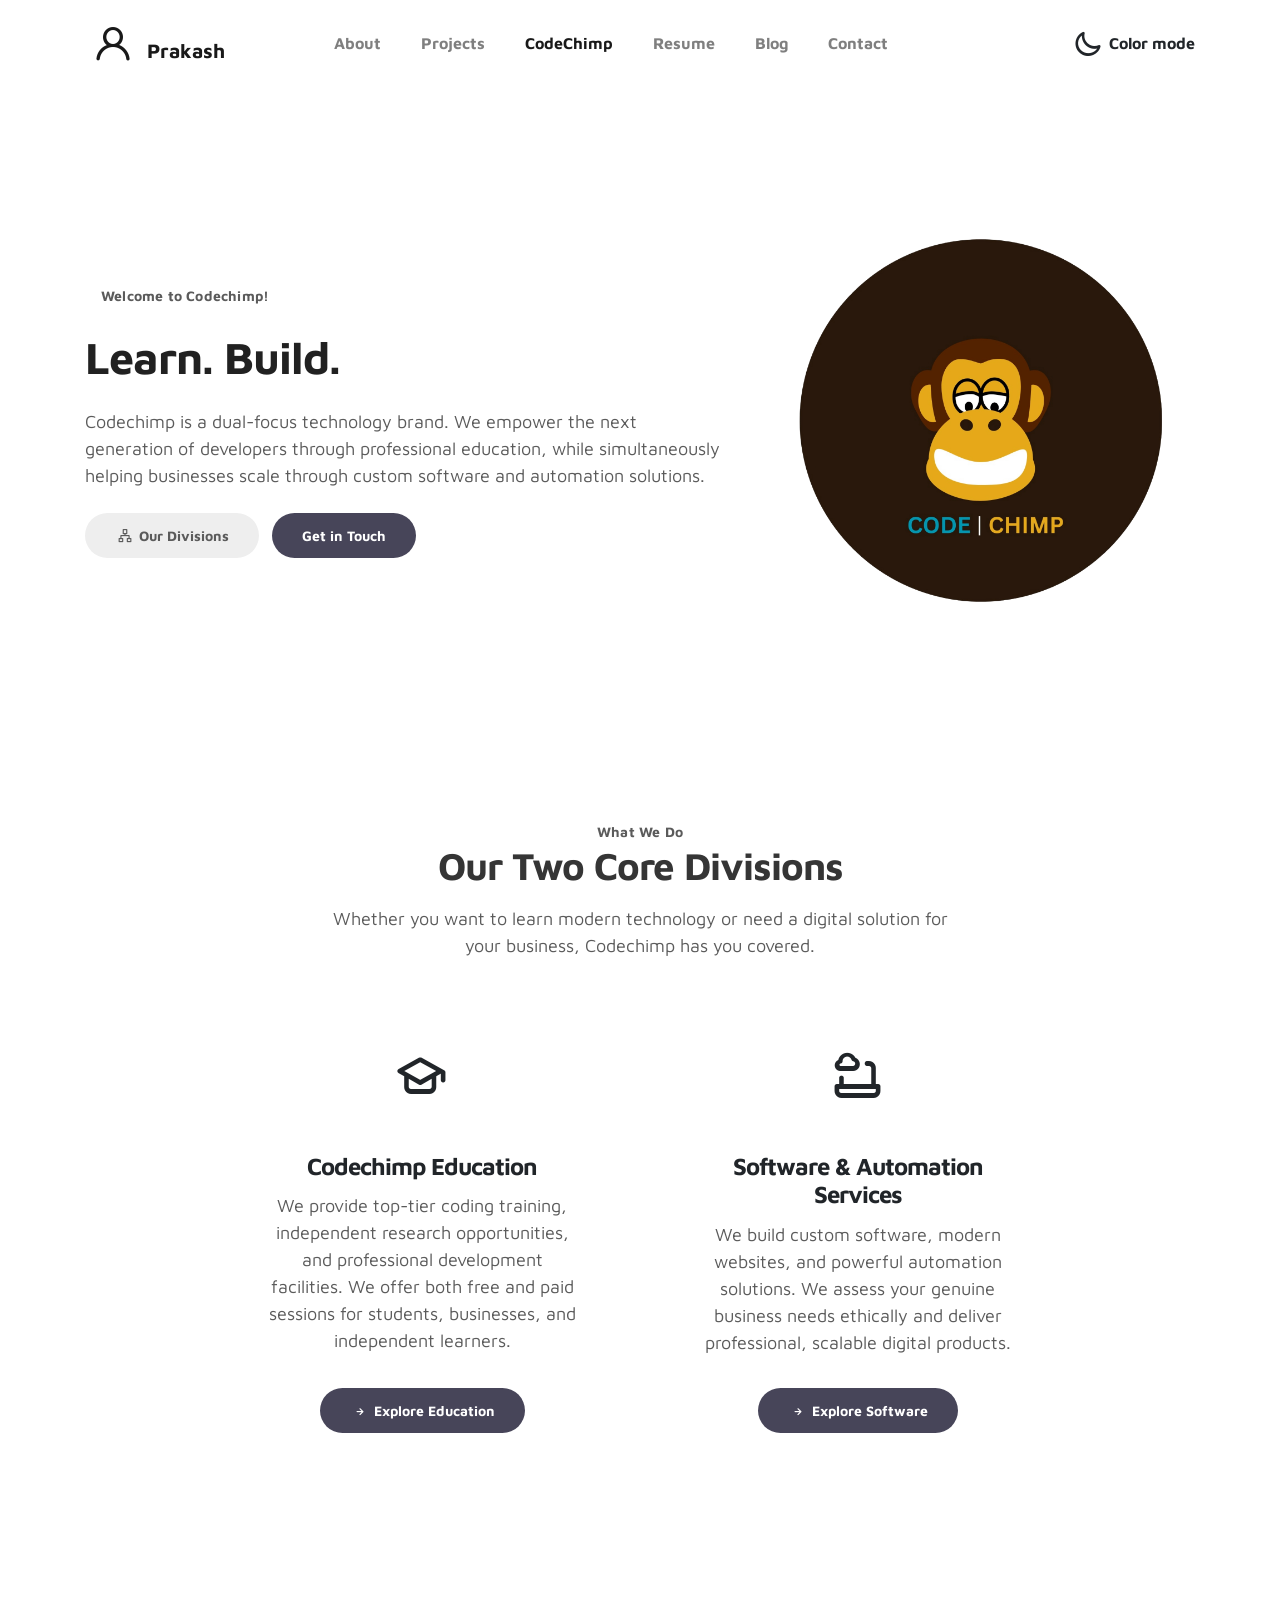
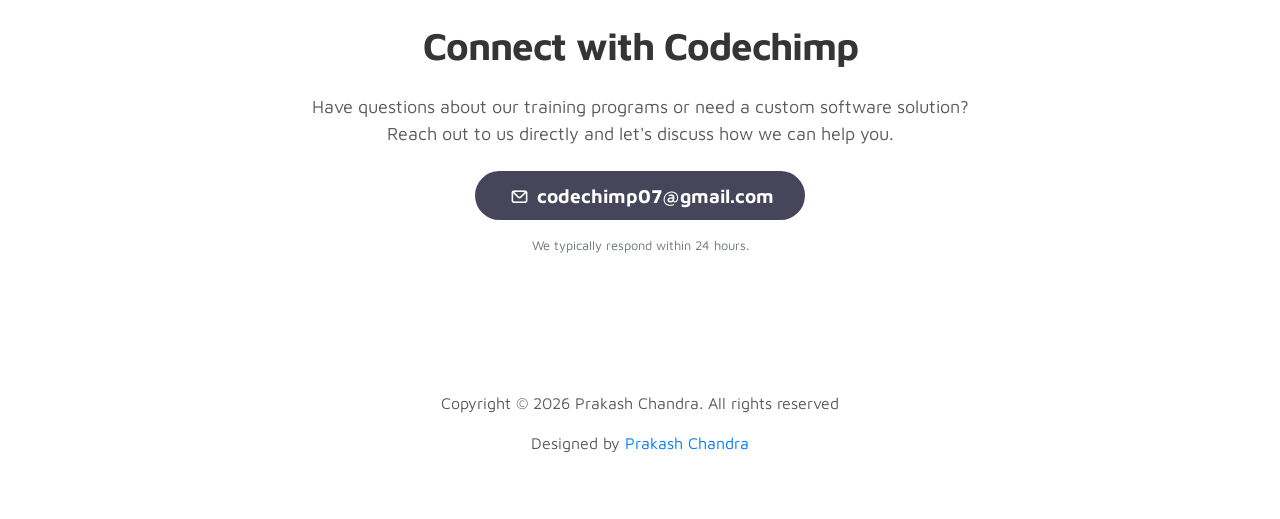
==== commit 90f296bc: "fixed the minor link bugs" ====
--- a/codechimp.html
+++ b/codechimp.html
@@ -114,7 +114,7 @@
                         <div class="col-12 col-md-6 col-lg-5 mb-4 d-flex justify-content-center">
                             <div class="card glow-card h-100 text-center p-4">
                                 <div class="mb-3">
-                                    <i class="uil uil-graduation-cap" style="font-size: 55px;"></i>
+                                    <i class="uil uil-graduation-hat" style="font-size: 55px;"></i>
                                 </div>
                                 <div class="card-body d-flex flex-column align-items-center">
                                     <h4 class="card-title">Codechimp Education</h4>
@@ -122,7 +122,7 @@
                                         We provide top-tier coding training, independent research opportunities, and professional development facilities. We offer both free and paid sessions for students, businesses, and independent learners.
                                     </p>
                                     <div class="mt-auto pt-3">
-                                        <a href="education.html" class="btn custom-btn custom-btn-bg custom-btn-link">
+                                        <a href="codechimpeducation.html" class="btn custom-btn custom-btn-bg custom-btn-link">
                                             <i class='uil uil-arrow-right'></i> Explore Education
                                         </a>
                                     </div>
@@ -137,12 +137,12 @@
                                     <i class="uil uil-laptop-cloud" style="font-size: 55px;"></i>
                                 </div>
                                 <div class="card-body d-flex flex-column align-items-center">
-                                    <h4 class="card-title">Software & Automation</h4>
+                                    <h4 class="card-title">Software & Automation Services</h4>
                                     <p class="card-text">
                                         We build custom software, modern websites, and powerful automation solutions. We assess your genuine business needs ethically and deliver professional, scalable digital products.
                                     </p>
                                     <div class="mt-auto pt-3">
-                                        <a href="codechimpsoftware.html" class="btn custom-btn custom-btn-bg custom-btn-link">
+                                        <a href="codechimpinnovation.html" class="btn custom-btn custom-btn-bg custom-btn-link">
                                             <i class='uil uil-arrow-right'></i> Explore Software
                                         </a>
                                     </div>
